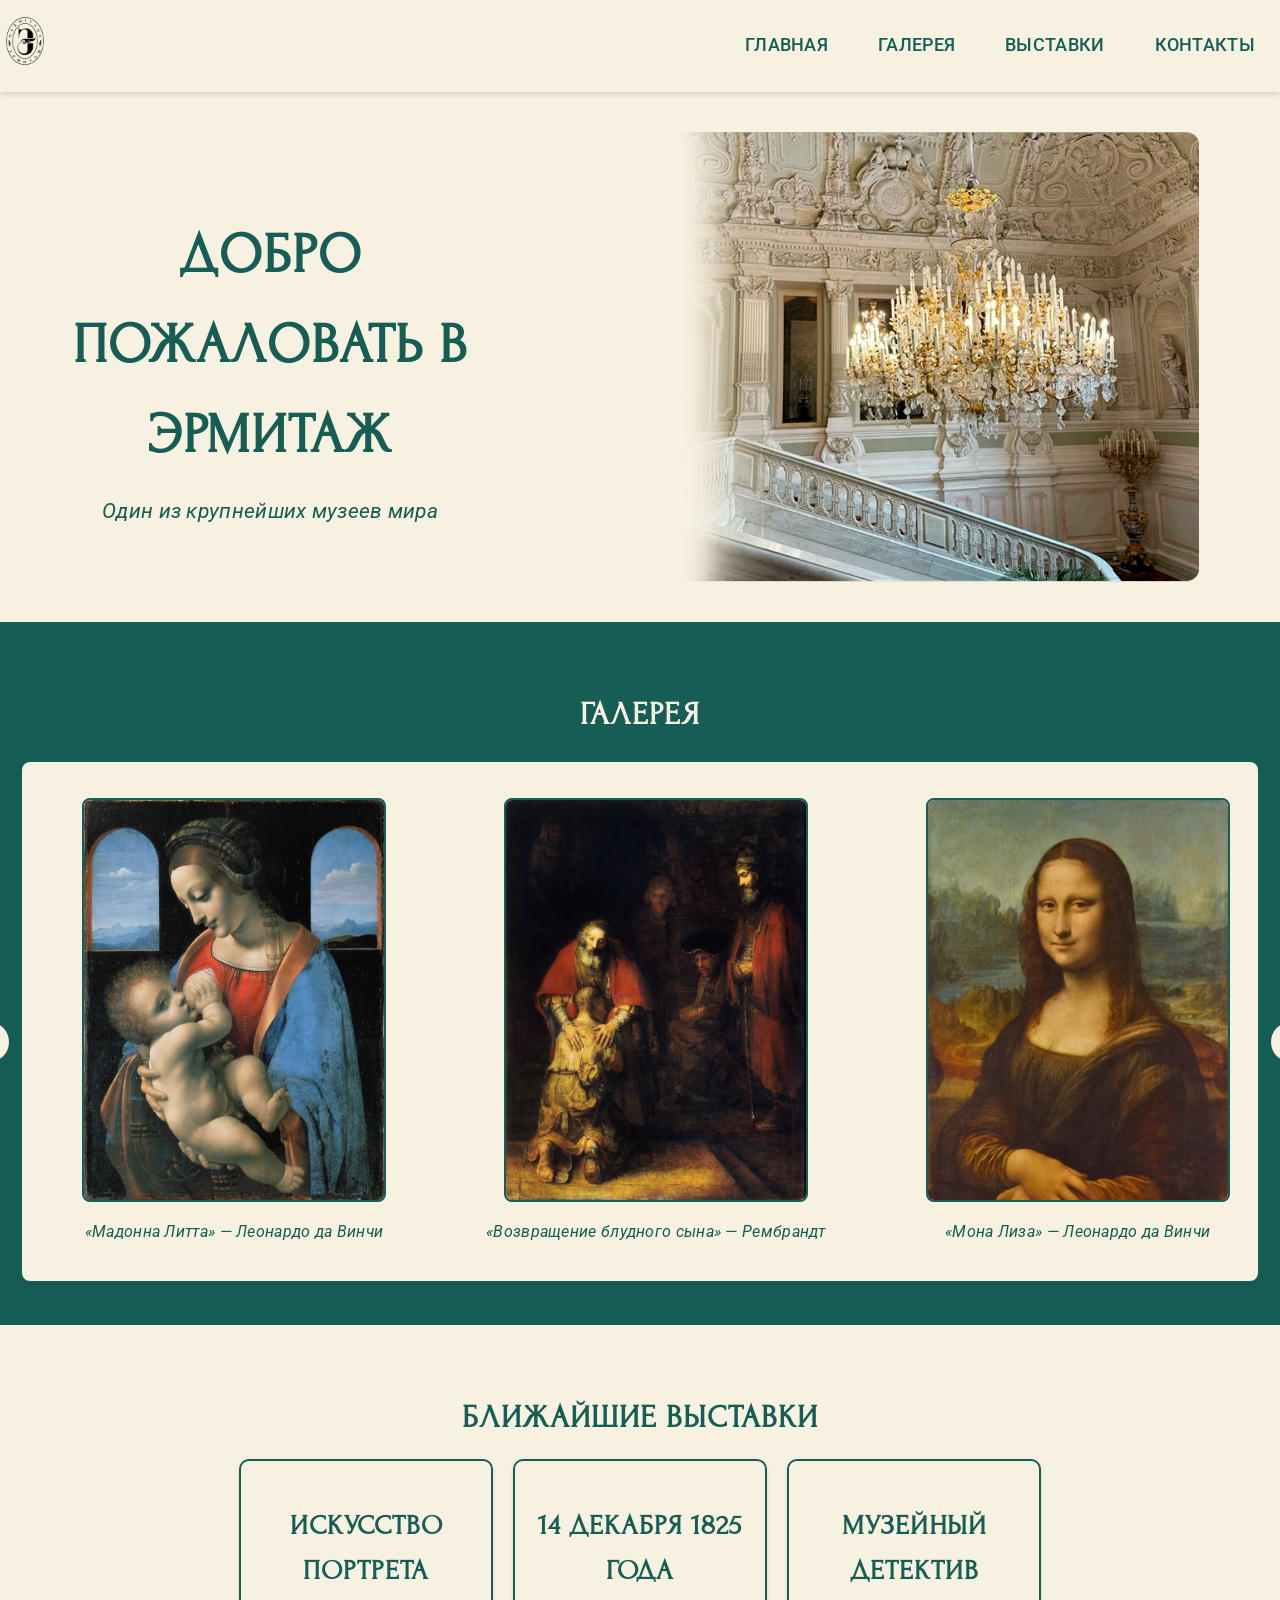
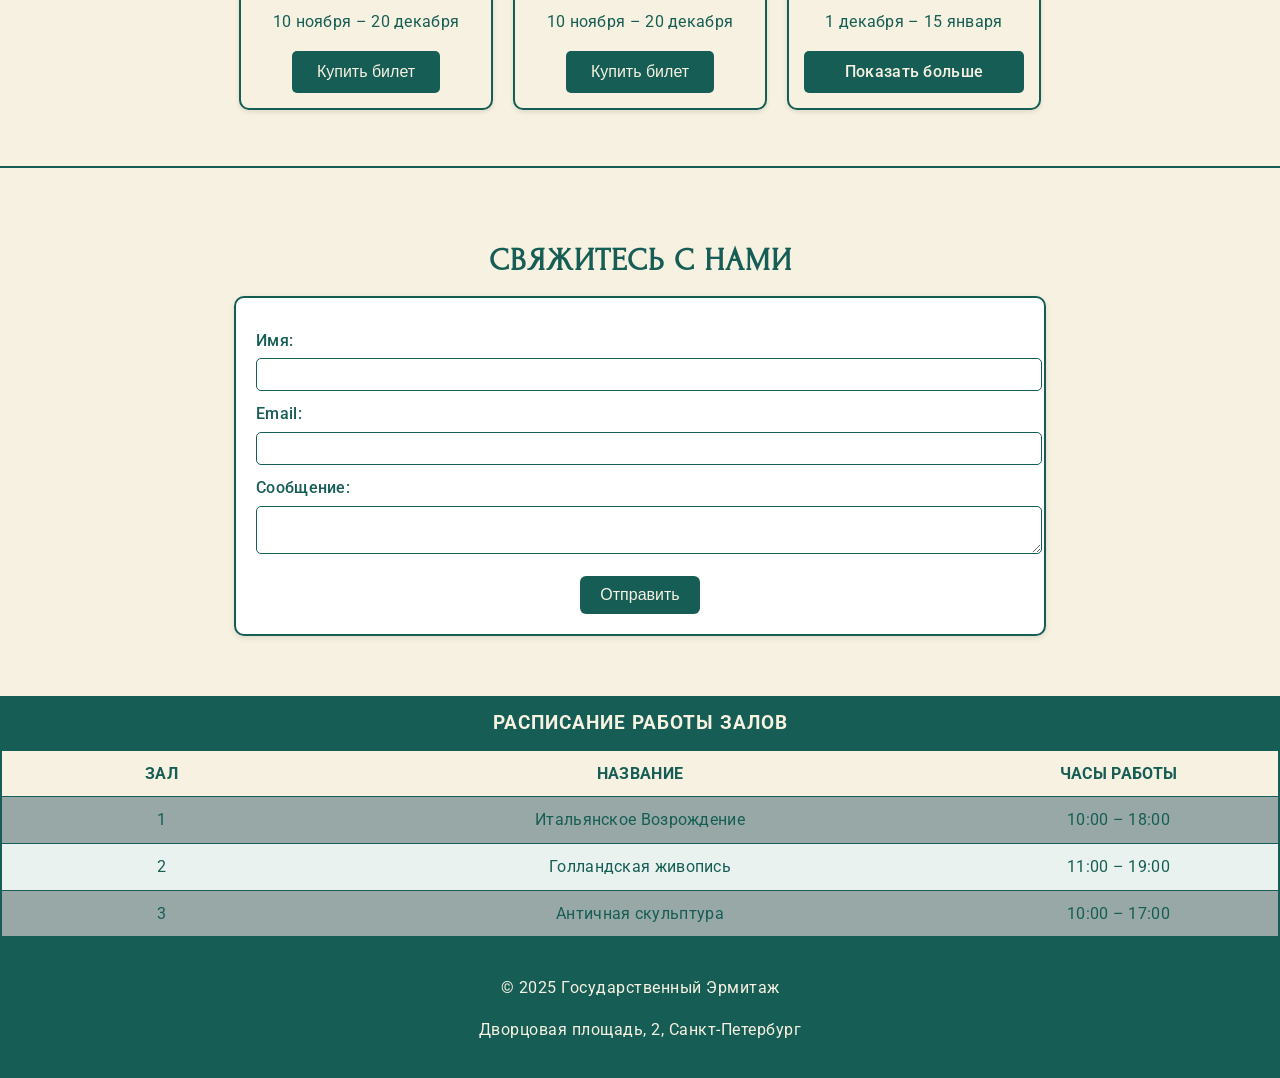
==== index.html @ 6f4588be "lab-3" ====
<!DOCTYPE html>
<html lang="ru">

<head>
    <meta charset="UTF-8">
    <meta name="viewport" content="width=device-width, initial-scale=1.0">
    <title>Эрмитаж</title>
    <link rel="stylesheet" href="style.css">
</head>

<body>
    <header class="header">
        <div class="wrapper header__wrapper">
            <div class="logo">
                <img src="img/logo.png" alt="Логотип Эрмитажа">
            </div>
            <nav class="nav">
                <ul class="nav__list">
                    <li class="nav__item"><a href="index.html" class="nav__link">Главная</a></li>
                    <li class="nav__item"><a href="#gallery" class="nav__link">Галерея</a></li>
                    <li class="nav__item"><a href="#exhibitions" class="nav__link">Выставки</a></li>
                    <li class="nav__item"><a href="#contacts" class="nav__link">Контакты</a></li>
                </ul>
            </nav>
        </div>
    </header>

    <main class="main">
        <section class="welcome" id="welcome">
            <div class="wrapper welcome__wrapper">
                <div class="welcome__content">
                    <h1 class="welcome__title">Добро пожаловать в <strong>Эрмитаж</strong></h1>
                    <p class="welcome__subtitle"><em>Один из крупнейших музеев мира</em></p>
                </div>
                <div class="welcome__img">
                    <img src="img/welcome_img.png" alt="Эрмитаж">
                </div>
            </div>
        </section>

        <section class="gallery" id="gallery">
            <div class="wrapper">
                <h2 class="gallery__title">Галерея</h2>
                <div class="gallery__slider slider">
                    <button class="slider__btn slider__btn--prev">&lt;</button>
                    <div class="slider__track">
                        <figure class="slider__item">
                            <img src="img/madonna.jpg" alt="Мадонна Литта">
                            <figcaption class="slider__caption">«Мадонна Литта» — Леонардо да Винчи</figcaption>
                        </figure>

                        <figure class="slider__item">
                            <img src="img/rembrandt.jpg" alt="Возвращение блудного сына">
                            <figcaption class="slider__caption">«Возвращение блудного сына» — Рембрандт</figcaption>
                        </figure>

                        <figure class="slider__item">
                            <img src="img/mona-lisa.png" alt="Мона Лиза">
                            <figcaption class="slider__caption">«Мона Лиза» — Леонардо да Винчи</figcaption>
                        </figure>

                        <figure class="slider__item">
                            <img src="img/dama.jpg" alt="Дама с горностаем">
                            <figcaption class="slider__caption">«Дама с горностаем» — Леонардо да Винчи</figcaption>
                        </figure>
                    </div>
                    <button class="slider__btn slider__btn--next">&gt;</button>
                </div>
            </div>
        </section>


        <section class="exhibitions" id="exhibitions">
            <div class="wrapper">
                <h2 class="exhibitions__title">Ближайшие выставки</h2>

                <ul class="exhibitions__list">
                    <li class="exhibitions__item">
                        <h3 class="exhibitions__name">Искусство портрета</h3>
                        <p class="exhibitions__date">10 ноября – 20 декабря</p>
                        <button class="exhibitions__btn exhibitions__btn--modal">Купить билет</button>
                    </li>
                    <li class="exhibitions__item">
                        <h3 class="exhibitions__name">14 декабря 1825 года</h3>
                        <p class="exhibitions__date">10 ноября – 20 декабря</p>
                        <button class="exhibitions__btn exhibitions__btn--modal">Купить билет</button>
                    </li>
                    <li class="exhibitions__item">
                        <h3 class="exhibitions__name">Музейный детектив</h3>
                        <p class="exhibitions__date">1 декабря – 15 января</p>
                        <a href="all-exhibitions.html" class="exhibitions__show-more">Показать больше</a>
                    </li>
                </ul>
            </div>
        </section>

        <section class="contacts" id="contacts">
            <div class="wrapper">
                <h2 class="contacts__title">Свяжитесь с нами</h2>
                <form class="contacts__form">
                    <label class="contacts__label">Имя: <input type="text" name="name"></label>
                    <label class="contacts__label">Email: <input type="email" name="email"></label>
                    <label class="contacts__label">Сообщение: <textarea name="message"></textarea></label>
                    <button type="submit" class="contacts__btn">Отправить</button>
                </form>
            </div>
        </section>

        <section class="schedule">
            <div class="wrapper">
                <table class="schedule__table">
                    <thead>
                        <tr class="schedule__caption">
                            <th colspan="3">Расписание работы залов</th>
                        </tr>
                        <tr class="column-headers">
                            <th>Зал</th>
                            <th>Название</th>
                            <th>Часы работы</th>
                        </tr>
                    </thead>
                    <tbody>
                        <tr>
                            <td>1</td>
                            <td>Итальянское Возрождение</td>
                            <td>10:00 – 18:00</td>
                        </tr>
                        <tr>
                            <td>2</td>
                            <td>Голландская живопись</td>
                            <td>11:00 – 19:00</td>
                        </tr>
                        <tr>
                            <td>3</td>
                            <td>Античная скульптура</td>
                            <td>10:00 – 17:00</td>
                        </tr>
                    </tbody>
                </table>
            </div>
        </section>
    </main>

    <footer class="footer">
        <div class="wrapper">
            <p class="footer__text">© 2025 Государственный Эрмитаж</p>
            <p class="footer__text">Дворцовая площадь, 2, Санкт-Петербург</p>
        </div>
    </footer>
</body>

</html>
---- style.css ----
@import url('https://fonts.googleapis.com/css2?family=Forum&family=Roboto:wght@300;400;500&display=swap');

body {
    margin: 0;
    padding: 0;
    background-color: #F7F1E1;
    color: #165E55;
    font-family: 'Roboto', sans-serif;
    line-height: 1.6;
    letter-spacing: 0.3px;
}
 

h1, h2, h3, h4, h5 {
    font-family: 'Forum', serif;
    color: #165E55;
    text-align: center;
    text-transform: uppercase;
    letter-spacing: 1px;
    margin-bottom: 10px;
}

h1 {
    font-size: 2.5rem;
}

h2 {
    font-size: 2rem;
}

h3 {
    font-size: 1.75rem;
}

h4 {
    font-size: 1.5rem;
}

h5 {
    font-size: 1.25rem;
}

p {
    text-align: center;
    font-size: 1rem;
} 

.wrapper {
    max-width: 1200px;
    margin: auto;
}

.header {
    background-color: #F7F1E1;
    padding: 15px 0 17px 0;
    box-shadow: 0 2px 6px rgba(0, 0, 0, 0.15);
    position: sticky;
    top: 0;
    z-index: 1;
}

.header__wrapper {
    display: flex;
    align-items: center;
    justify-content: space-between;
}

.logo img {
    width: 50px;   
    height: auto;  
}

.nav__list {
    display: flex;
} 

.nav__item {
    list-style: none;
    padding: 0 10px;
    margin: 0 15px;
}

.nav__link {
    text-decoration: none;
    color: #165E55;
    font-weight: 500;
    font-size: 1.1rem;
    text-transform: uppercase;
    transition: color 0.3s;
}

.nav__link:hover {
    color: #C2E5DD;
}

.welcome {
    padding: 40px 20px;
    background-color: #F7F1E1;
    box-shadow: 0 2px 8px rgba(0, 0, 0, 0.15); 

}

.welcome__wrapper {
    display: flex;
    align-items: center;
    justify-content: space-between;
   
}

.welcome__content {
    display: flex;
    flex-direction: column; 
    max-width: 500px; 
}

.welcome__title {
    margin-bottom: 15px; 
}

.welcome__subtitle {
    font-size: 1.3rem;
    margin-top: 0; 
}

.welcome__img {
    width: 600px;
    height: 450px;
}

.welcome__img img {
    max-width: 100%; 
    max-height: 100%;    
}

.gallery {
    background-color: #165E55;
    padding: 40px 0;
}

.gallery__title {
    color: #F7F1E1;
    margin-bottom: 20px;
}

.gallery__slider {
    position: relative;
    width: 80%;
    margin: 0 auto;
    padding: 10px;
    border: 2px solid #165E55;
    border-radius: 10px;
    background-color: #F7F1E1;
    box-shadow: 0 2px 6px rgba(0, 0, 0, 0.1);
}

.slider__track {
    display: flex;
    overflow-x: auto; 
    gap: 20px;
    padding: 10px;
}

.slider__item {
    flex: 0 0 auto;
    text-align: center;
}

.slider__item img {
    border-radius: 8px;
    border: 2px solid #165E55;
    width: 230px;
    height: 300px;
    transition: transform 0.3s;
}

.slider__item img:hover {
    transform: scale(1.05);
}

.slider__caption {
    margin-top: 10px;
    text-align: center;
    font-style: italic;
}

.slider__btn {
    background-color: #F7F1E1;
    color: #165E55;
    border: 2px solid #165E55;
    padding: 8px 12px;
    font-size: 1.2rem;
    cursor: pointer;
    position: absolute;
    top: 50%;
    border-radius: 50%;
    transition: background-color 0.3s;
}

.slider__btn--prev { left: -50px; }
.slider__btn--next { right: -50px; }

.slider__btn:hover {
    background-color: #0f4039;
    color: #F7F1E1;
}

.exhibitions {
    padding: 40px 0;
    background-color: #F7F1E1;
    border-top: 2px solid #165E55;
}

.exhibitions__list {
    list-style: none;
    padding: 0;
    display: flex;
    justify-content: center;
    gap: 20px;
}


.exhibitions__item {
    background-color: #F7F1E1;
    border: 2px solid #165E55;
    border-radius: 10px;
    padding: 15px;
    width: 220px;
    box-shadow: 0 2px 5px rgba(0, 0, 0, 0.1);
}

.exhibitions__btn,
.exhibitions__show-more {
    display: block;
    margin: 10px auto 0;
    padding: 8px 15px;
    border: none;
    background-color: #165E55;
    color: #F7F1E1;
    text-decoration: none;
    border-radius: 5px;
    font-weight: 500;
    transition: background-color 0.3s;
    text-align: center;
}

.exhibitions__btn:hover,
.exhibitions__show-more:hover {
    background-color: #0f4039;
}

.contacts {
    padding: 40px 0;
    background-color: #F7F1E1;
    border-top: 2px solid #165E55;
}

.contacts__form {
    width: 60%;
    margin: 0 auto;
    background-color: #ffffff;
    padding: 20px;
    border: 2px solid #165E55;
    border-radius: 10px;
    box-shadow: 0 2px 6px rgba(0, 0, 0, 0.1);
}

.contacts__label {
    display: block;
    margin: 10px 0;
    color: #165E55;
    font-weight: 500;
}

.contacts__label input,
.contacts__label textarea {
    width: 100%;
    padding: 8px;
    margin-top: 5px;
    border: 1px solid #165E55;
    border-radius: 5px;
    font-family: 'Roboto', sans-serif;
}

.contacts__btn {
    display: block;
    margin: 15px auto 0;
    background-color: #165E55;
    color: #F7F1E1;
    padding: 10px 20px;
    border: none;
    border-radius: 6px;
    font-size: 1rem;
    cursor: pointer;
}

.schedule .wrapper {
    overflow-x: auto;
}

.schedule__table {
    min-width: 500px; 
} 

.contacts__btn:hover {
    background-color: #0f4039;
}

.schedule__table {
    width: 100%;
    margin-top: 20px;
    display: grid;
    grid-template-columns: 1fr 2fr 1fr; 
    border: 2px solid #165E55;
}

.schedule__table thead,
.schedule__table tbody,
.schedule__table tr {
    display: contents;
}

.schedule__table th,
.schedule__table td {
    padding: 10px;
    border-bottom: 1px solid #165E55;
    text-align: center;
}

.schedule__caption th {
    grid-column: 1 / -1;
    background-color: #165E55;
    color: #F7F1E1;
    font-size: 1.2em;
    text-transform: uppercase;
    letter-spacing: 1px;
    border-bottom: 2px solid #165E55;
}

.column-headers {
    background-color: #E9F2EF;
    color: #165E55;
    text-transform: uppercase;
    font-weight: 600;
}

.schedule__table tbody tr:nth-child(odd) td {
    background-color: #98a8a6;
}

.schedule__table tbody tr:nth-child(even) td {
    background-color: #E9F2EF;
}

.footer {
    background-color: #165E55;
    color: #F7F1E1;
    text-align: center;
    padding: 20px 0;
    font-size: 0.9rem;
    letter-spacing: 0.5px;
}

.exhibitions-page__list {
    list-style: none;
    padding: 0;
    margin: 0;
}

.exhibitions-page__item {
    display: flex;
    gap: 30px;
    margin-bottom: 40px;
    padding: 25px;
    background-color: #F7F1E1;
    border-radius: 10px;
    box-shadow: 0 4px 8px rgba(0, 0, 0, 0.1);
}

.exhibition__image {
    flex: 0 0 300px;
}

.exhibition__image img {
    width: 100%;
    height: 200px;
    object-fit: cover;
    border-radius: 8px;
    border: 2px solid #165E55;
}

.exhibition__content {
    display: flex;
    flex-direction: column;
}

.exhibitions-page__name {
    font-family: 'Forum', serif;
    color: #165E55;
    margin-bottom: 15px;
    font-size: 1.5rem;
    text-align: left;
}
/
.exhibitions-page__description {
    display: flex;
    text-align: left;
    line-height: 1.6;
    margin-bottom: 15px;
    color: #165E55;
}



.exhibitions-page__date {
    text-align: left;
    font-weight: bold;
    color: #165E55;
    margin-bottom: 20px;
    font-style: italic;
}

.exhibitions__btn {
    background-color: #165E55;
    color: #F7F1E1;
    border: none;
    padding: 12px 25px;
    border-radius: 5px;
    font-size: 1rem;
    cursor: pointer;
    transition: background-color 0.3s;
    align-self: flex-start;
}

.exhibitions__btn:hover {
    background-color: #0f4039;
}

.modal {
    position: fixed;
    top: 0;
    width: 100%;
    height: 100%;
    background: rgba(0,0,0,0.5);
    display: flex;
    justify-content: center;
    align-items: center;
}

.modal--hidden {
    display: none;
}

.modal__content {
    background-color: #F7F1E1;
    border-radius: 10px;
    padding: 30px;
    max-width: 90%;
    box-shadow: 0 3px 10px rgba(0,0,0,0.2);
}

.modal__close {
    display: flex;
    justify-content: flex-end;
    cursor: pointer;
    font-size: 1.2rem;
    color: #165E55;
}

.modal__body {
    display: flex;
    gap: 30px;
    align-items: center;
}

.modal__image img {
    max-width: 400px; 
    border-radius: 10px;
    border: 2px solid #165E55;
}

.modal__title {
    font-family: 'Forum', serif;
    color: #165E55;
    text-align: center;
    margin-bottom: 20px;
    font-size: 1.5rem;
}

.modal__label {
    display: flex;
    flex-direction: column;
    gap: 5px;
    font-weight: 500;
}

.modal__label input {
    padding: 10px;
    border: 2px solid #165E55;
    border-radius: 5px;
    background-color: white;
    font-size: 1rem;
}

.modal__submit {
    background-color: #165E55;
    color: #F7F1E1;
    border: none;
    padding: 12px 20px;
    border-radius: 5px;
    font-size: 1.1rem;
    cursor: pointer;
    transition: background-color 0.3s;
    margin-top: 10px;
}

.modal__submit:hover {
    background-color: #0f4039;
}



@media (max-width: 420px) {
    body {
        font-size: 0.9rem;
        line-height: 1.4;
    }

    .wrapper {
        max-width: 300px;
        margin: auto;
    }

    .header__wrapper {
       justify-content: space-around;
        align-items: center;
        gap: 10px;
    }

    .nav__list {
        flex-direction: column;
        align-items: center;
        gap: 7px;
    }

    .nav__link {
        font-size: 0.7rem;
    }

    .logo img {
        width: 40px;
    }

    .welcome {
        padding: 25px 10px;
    }

    .welcome__title {
        font-size: 1.6rem;
        margin-bottom: 10px;
    }

    .welcome__subtitle {
        font-size: 1rem;
    }

    .exhibitions-page__title {
        font-size: 1.5rem;
        text-align: center;
    }

    .exhibitions-page__item {
        flex-direction: column;
        align-items: center;
        gap: 10px;
        padding: 10px;
    }

    .exhibition__image img {
        width: 90%;
        height: auto;
        border-radius: 10px;
    }

    .exhibitions-page__name {
        font-size: 1.2rem;
    }

    .exhibitions-page__description {
        flex-direction: column;
        font-size: 0.9rem;
        line-height: 1.4;
        text-align: justify;
    }

    .exhibitions-page__date {
        font-size: 0.85rem;
    }

    .exhibitions__btn {
        width: 100%;
        padding: 10px;
        font-size: 0.9rem;
    }

    .gallery__slider {
        width: 100%;
        padding: 5px;
    }

    .slider__item img {
        width: 180px;
        height: 240px;
    }

    .slider__caption {
        font-size: 0.9rem;
    }

    .slider__btn {
        display: none; 
    }

    .exhibitions__list {
        flex-direction: column;
        align-items: center;
        gap: 15px;
    }

    .exhibitions__item {
        width: 90%;
        padding: 10px;
    }

    .exhibitions__name {
        font-size: 1.2rem;
    }

    .contacts__form {
        width: 90%;
        padding: 15px;
    }

    .contacts__title {
        font-size: 1.5rem;
    }

    .contacts__label {
        font-size: 0.9rem;
    }

    .contacts__label input,
    .contacts__label textarea {
    width: 90%;
    }

    .contacts__btn {
        width: 100%;
        font-size: 1rem;
        padding: 10px;
    }

    .footer {
        font-size: 0.8rem;
        padding: 15px 0;
    }
}

@media (max-width: 768px) {

    .wrapper {
        max-width: 500px;
        margin: auto;
    }

     .header__wrapper {
       justify-content: space-around;
        align-items: center;
        gap: 10px;
    }

    .nav__list {
        flex-direction: column;
        align-items: center;
        gap: 7px;
    }

    .nav__link {
        font-size: 0.7rem;
    }


    .welcome__wrapper {
        flex-direction: column;
        align-items: center;
        text-align: center;
    }

    .welcome__img {
        display: none;
    }

    .exhibitions__list {
        flex-direction: column;
        align-items: center;
        gap: 20px;
    }
   
    .exhibitions-page__description {
        flex-direction: column;
        font-size: 1rem;
        max-width: 90%;
        margin: 0 auto;
    }

    .gallery__slider {
        width: 95%;
    }

    .slider__btn {
        display: none; 
    }
}

@media (min-width: 769px) and (max-width: 1023px) {
    .welcome__img { 
        width: 400px; 
        height: 300px;
    }

    .exhibition__image img {
        width: 350px;
        height: auto;
    }

     .exhibitions-page__description {
        font-size: 1rem;
    }
}

@media (min-width: 1024px) and (max-width: 1920px) {
    .wrapper {
        max-width: 1800px;
    }

    .welcome__title {
        font-size: 3.5rem;
    }

    .gallery__slider {
        width: 95%;
    }

    .gallery__slider img {
        width: 300px;
        height: 400px;
    }

    .exhibitions-page__name {
        font-size: 2rem;
    }

    .exhibitions-page__description {
        font-size: 1.3rem;
        line-height: 1.6;
    }
}


@media (min-width: 2560px) {
    .wrapper {
        max-width: 1800px;
    }

    .welcome__title {
        font-size: 3.5rem;
    }

     .gallery__slider {
        width: 95%;
    }

    .gallery__slider img {
        width: 300px;
        height: 400px;
    }
}

@media (min-width: 2560px) and (max-width: 3440px) {

    .wrapper { 
        max-width: 2000px; 
    }
    
    .welcome__title {
        font-size: 4rem;
    }
    
    .welcome__subtitle {
        font-size: 1.5rem;
    }
    
    .gallery__slider {
        width: 90%;
    }
    
    .gallery__slider img {
        width: 350px;
        height: 450px;
    }   

    .exhibitions-page__description {
        font-size: 1.4rem;
        max-width: 1200px;
    }
}
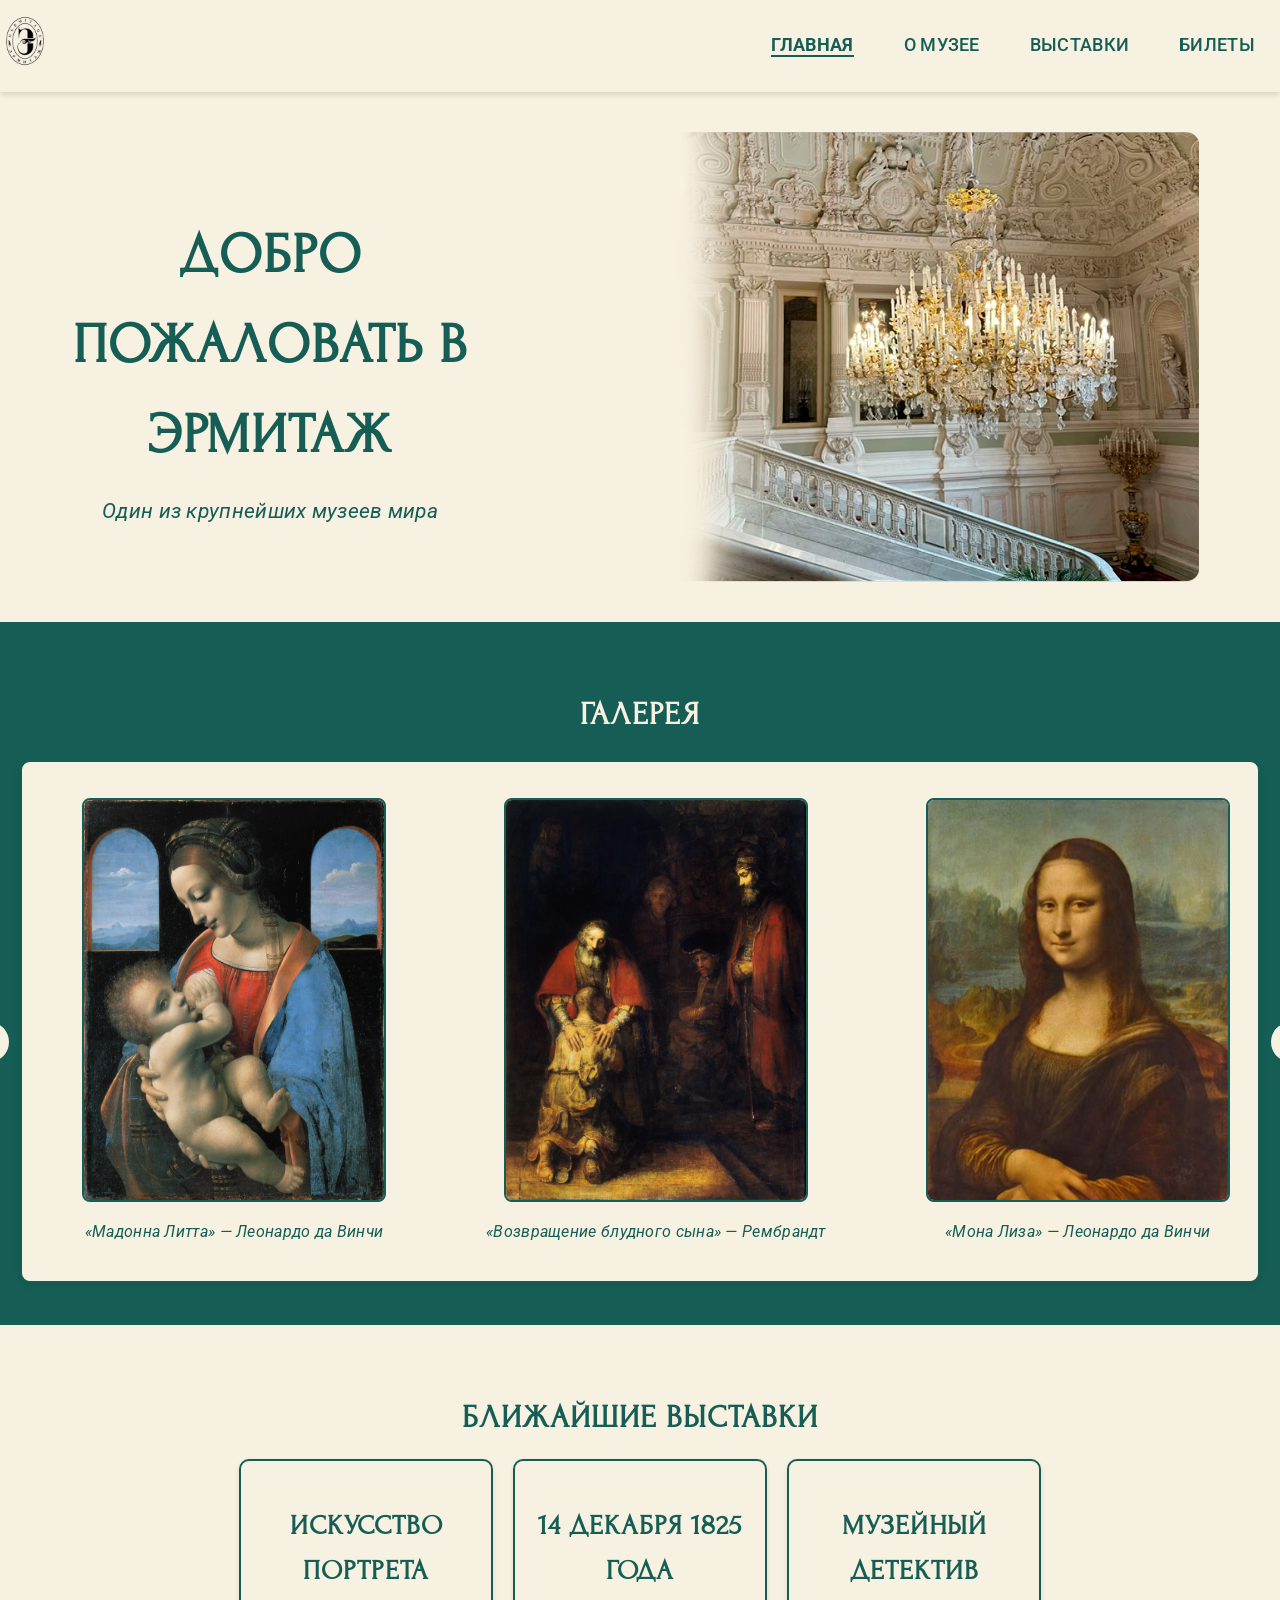
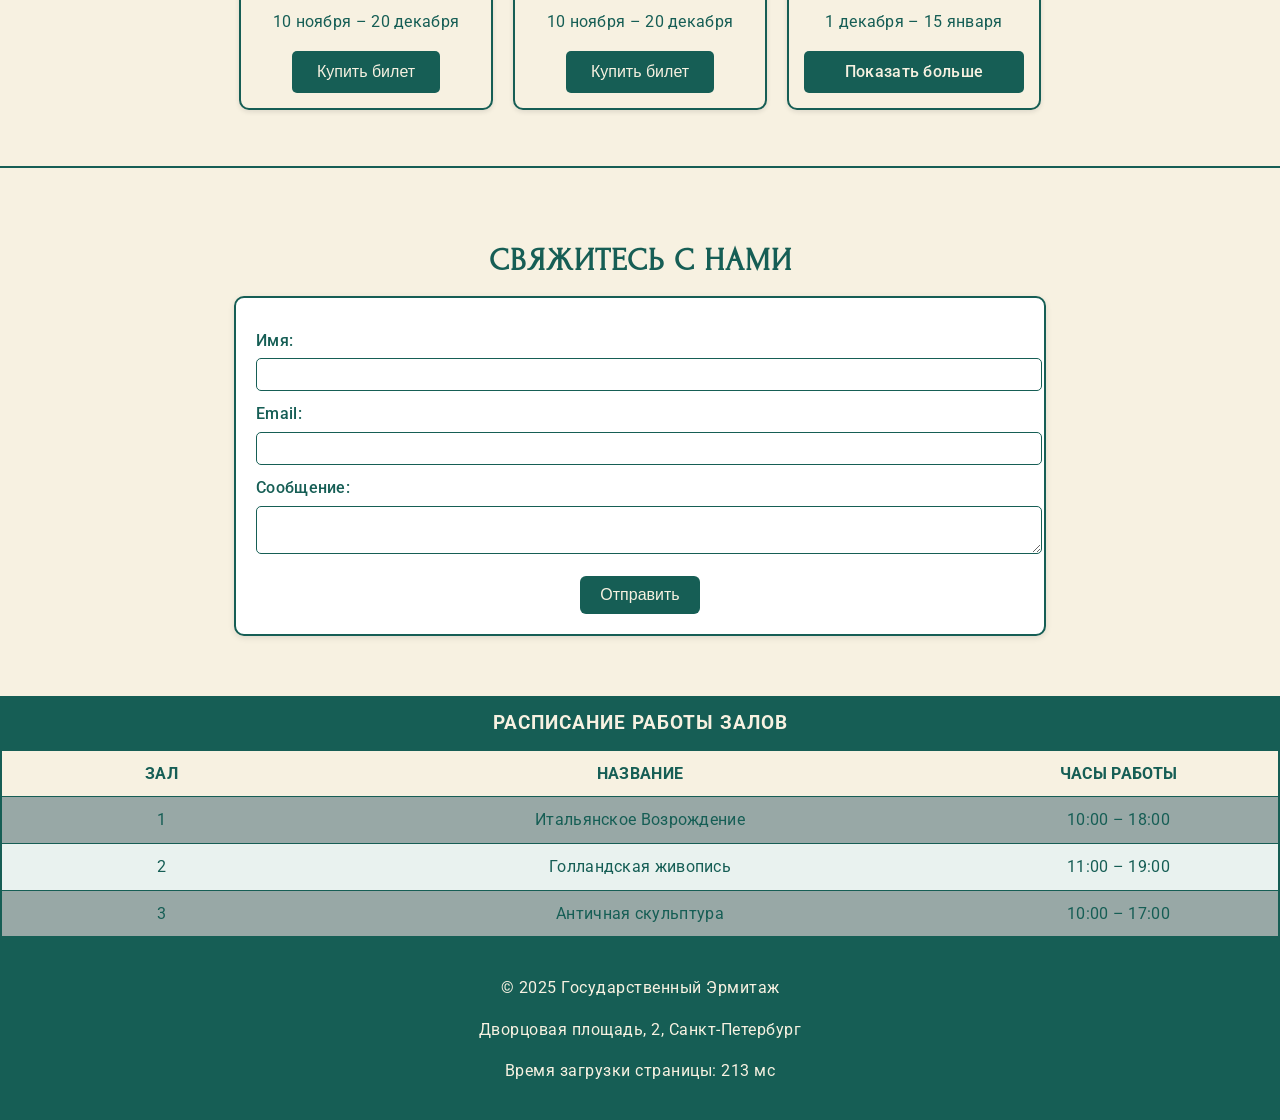
==== commit 28c54206: "lab-4" ====
--- a/index.html
+++ b/index.html
@@ -6,6 +6,7 @@
     <meta name="viewport" content="width=device-width, initial-scale=1.0">
     <title>Эрмитаж</title>
     <link rel="stylesheet" href="style.css">
+    <script src="js/main.js" defer></script>
 </head>
 
 <body>
@@ -17,9 +18,9 @@
             <nav class="nav">
                 <ul class="nav__list">
                     <li class="nav__item"><a href="index.html" class="nav__link">Главная</a></li>
-                    <li class="nav__item"><a href="#gallery" class="nav__link">Галерея</a></li>
-                    <li class="nav__item"><a href="#exhibitions" class="nav__link">Выставки</a></li>
-                    <li class="nav__item"><a href="#contacts" class="nav__link">Контакты</a></li>
+                    <li class="nav__item"><a href="about.html" class="nav__link">О музее</a></li>
+                    <li class="nav__item"><a href="all-exhibitions.html" class="nav__link">Выставки</a></li>
+                    <li class="nav__item"><a href="tickets.html" class="nav__link">Билеты</a></li>
                 </ul>
             </nav>
         </div>
--- a/style.css
+++ b/style.css
@@ -91,6 +91,13 @@
 
 .nav__link:hover {
     color: #C2E5DD;
+    transform: scale(1.08);
+}
+
+.nav a.active {
+    font-weight: 700;
+    border-bottom: 2px solid #165E55;
+    color: #165E55;
 }
 
 .welcome {
@@ -400,7 +407,7 @@
     font-size: 1.5rem;
     text-align: left;
 }
-/
+
 .exhibitions-page__description {
     display: flex;
     text-align: left;
@@ -435,6 +442,52 @@
     background-color: #0f4039;
 }
 
+.tickets {
+    padding: 40px 0;
+    background-color: #F7F1E1;
+    border-top: 2px solid #165E55;
+}
+
+.tickets__form {
+    width: 60%;
+    margin: 0 auto;
+    background-color: #ffffff;
+    padding: 20px;
+    border: 2px solid #165E55;
+    border-radius: 10px;
+    box-shadow: 0 2px 6px rgba(0, 0, 0, 0.1);
+}
+
+.tickets__label {
+    display: block;
+    margin: 10px 0;
+    color: #165E55;
+    font-weight: 500;
+}
+
+.tickets__label input,
+.tickets__label textarea {
+    width: 100%;
+    padding: 8px;
+    margin-top: 5px;
+    border: 1px solid #165E55;
+    border-radius: 5px;
+    font-family: 'Roboto', sans-serif;
+}
+
+.tickets__btn {
+    display: block;
+    margin: 15px auto 0;
+    background-color: #165E55;
+    color: #F7F1E1;
+    padding: 10px 20px;
+    border: none;
+    border-radius: 6px;
+    font-size: 1rem;
+    cursor: pointer;
+}
+
+
 .modal {
     position: fixed;
     top: 0;
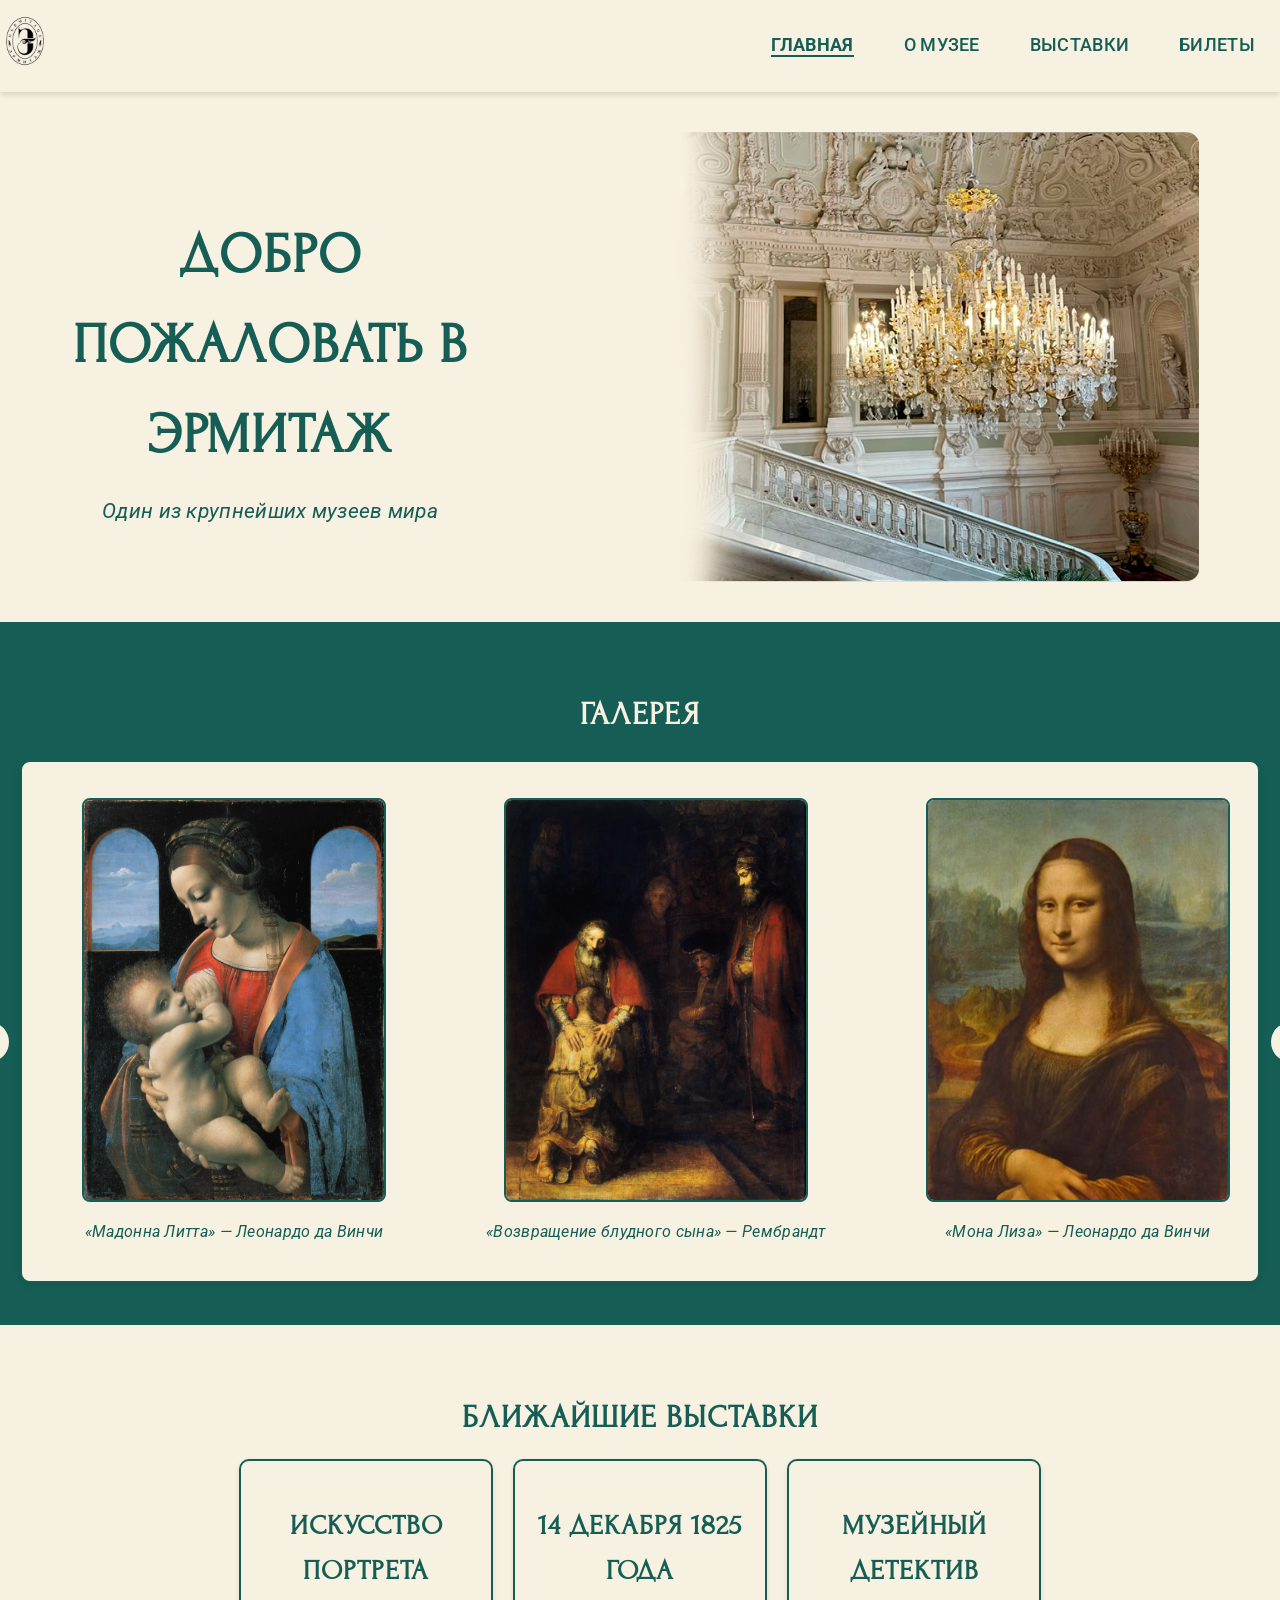
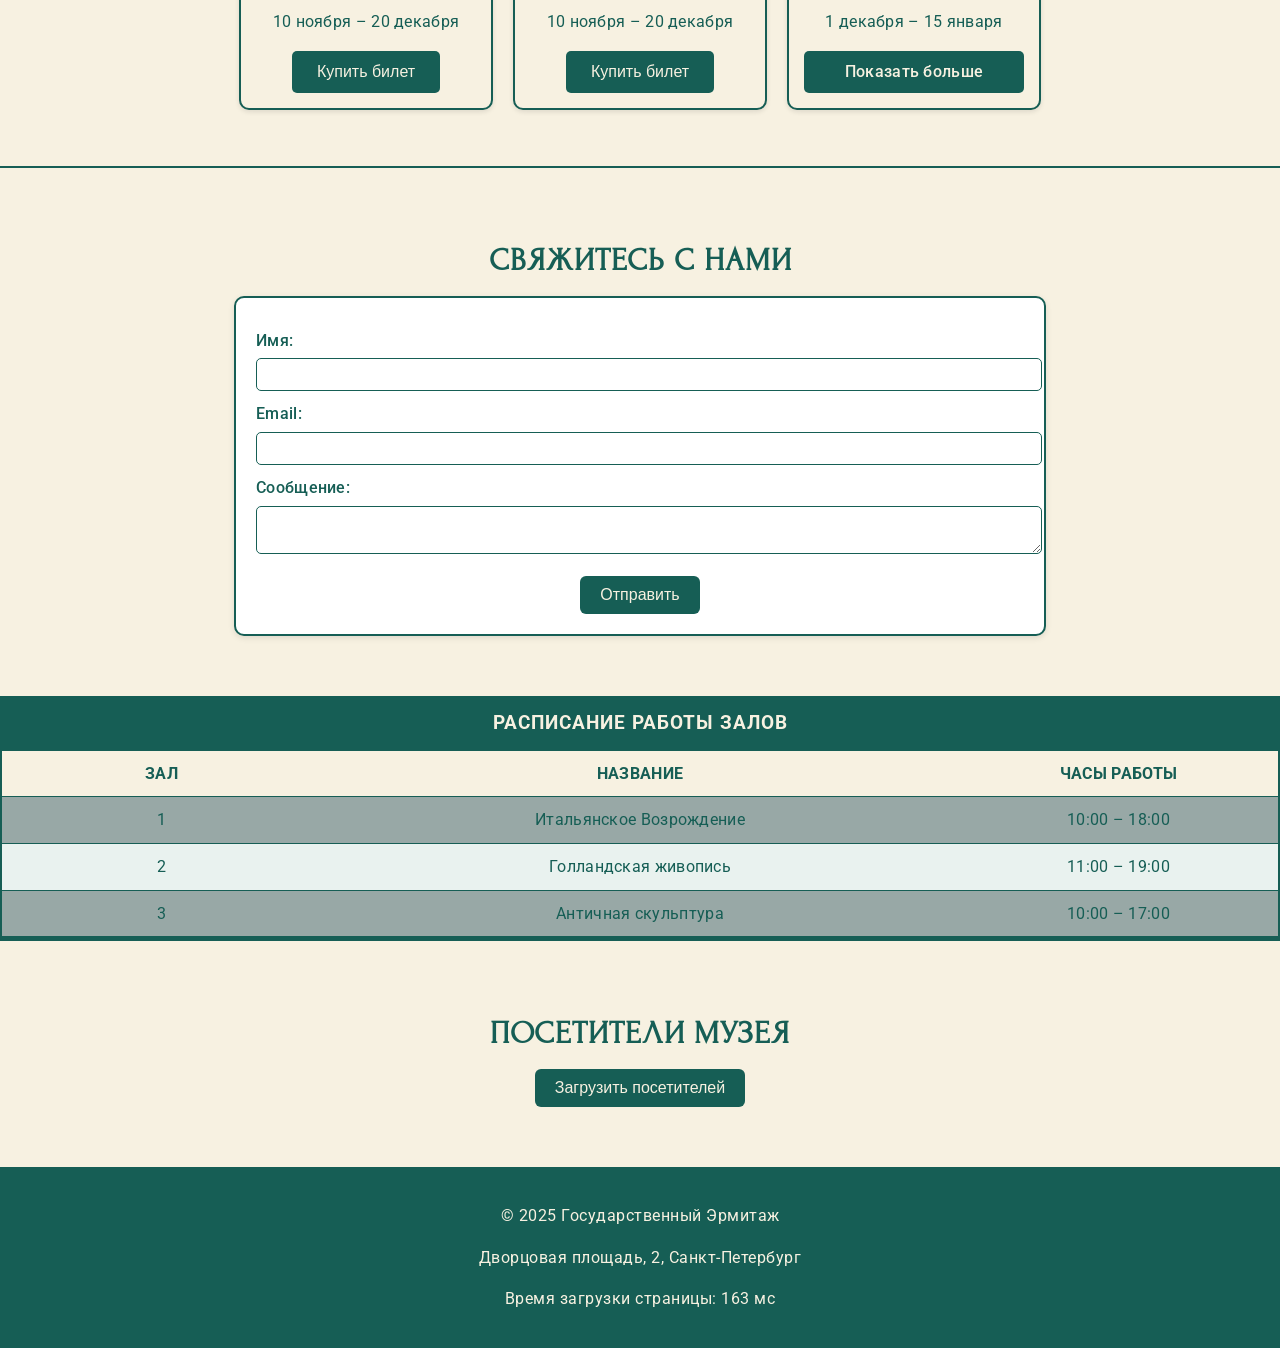
==== commit ab623c48: "lab-6" ====
--- a/index.html
+++ b/index.html
@@ -7,6 +7,7 @@
     <title>Эрмитаж</title>
     <link rel="stylesheet" href="style.css">
     <script src="js/main.js" defer></script>
+    <script src="js/users.js" defer></script>
 </head>
 
 <body>
@@ -139,7 +140,33 @@
                     </tbody>
                 </table>
             </div>
-        </section>
+        </section> 
+
+        <section class="users" id="users">
+    <div class="wrapper">
+        <h2 class="users__title">Посетители музея</h2>
+
+        <button class="users__btn" id="loadUsersBtn">
+            Загрузить посетителей
+        </button>
+
+       <div class="users__loader users__loader--hidden" id="usersLoader"></div>
+
+        <ul class="users__list users__list--hidden" id="usersList"></ul>
+
+        <p class="users__error users__error--hidden" id="usersError"></p>
+
+    </div>
+
+    <template id="userTemplate">
+        <li class="users__item">
+            <h3 class="users__name"></h3>
+            <p class="users__email"></p>
+            <p class="users__city"></p>
+        </li>
+    </template>
+</section>
+
     </main>
 
     <footer class="footer">
--- a/style.css
+++ b/style.css
@@ -358,6 +358,97 @@
     background-color: #E9F2EF;
 }
 
+.users {
+    padding: 40px 0;
+    background-color: #F7F1E1;
+    border-top: 2px solid #165E55;
+}
+
+.users__btn {
+    display: block;
+    margin: 0 auto 20px;
+    padding: 10px 20px;
+    background-color: #165E55;
+    color: #F7F1E1;
+    border: none;
+    border-radius: 6px;
+    font-size: 1rem;
+    cursor: pointer;
+}
+
+.users__btn:hover {
+    background-color: #0f4039;
+}
+
+.users__status {
+    text-align: center;
+    margin-bottom: 20px;
+    font-style: italic;
+}
+
+.users__list {
+    list-style: none;
+    padding: 0;
+    display: flex;
+    justify-content: center;
+    gap: 20px;
+    flex-wrap: wrap;
+}
+
+.users__item {
+    width: 220px;
+    padding: 15px;
+    border: 2px solid #165E55;
+    border-radius: 10px;
+    background-color: #ffffff;
+    box-shadow: 0 2px 5px rgba(0,0,0,0.1);
+}
+
+.users__name {
+    margin-bottom: 10px;
+    font-size: 1.2rem;
+}
+
+.users__email,
+.users__city {
+    font-size: 0.95rem;
+}
+
+.users__loader {
+    width: 60px;
+    height: 60px;
+    margin: 20px auto;
+    border: 6px solid #C2E5DD;
+    border-top: 6px solid #165E55;
+    border-radius: 50%;
+    animation: spin 1s linear infinite;
+}
+
+.users__loader--hidden {
+    display: none;
+}
+
+@keyframes spin {
+    to {
+        transform: rotate(360deg);
+    }
+}
+
+.users__list--hidden {
+    display: none;
+}
+
+.users__error {
+    text-align: center;
+    font-style: italic;
+    color: #8b0000;
+}
+
+.users__error--hidden {
+    display: none;
+}
+
+
 .footer {
     background-color: #165E55;
     color: #F7F1E1;
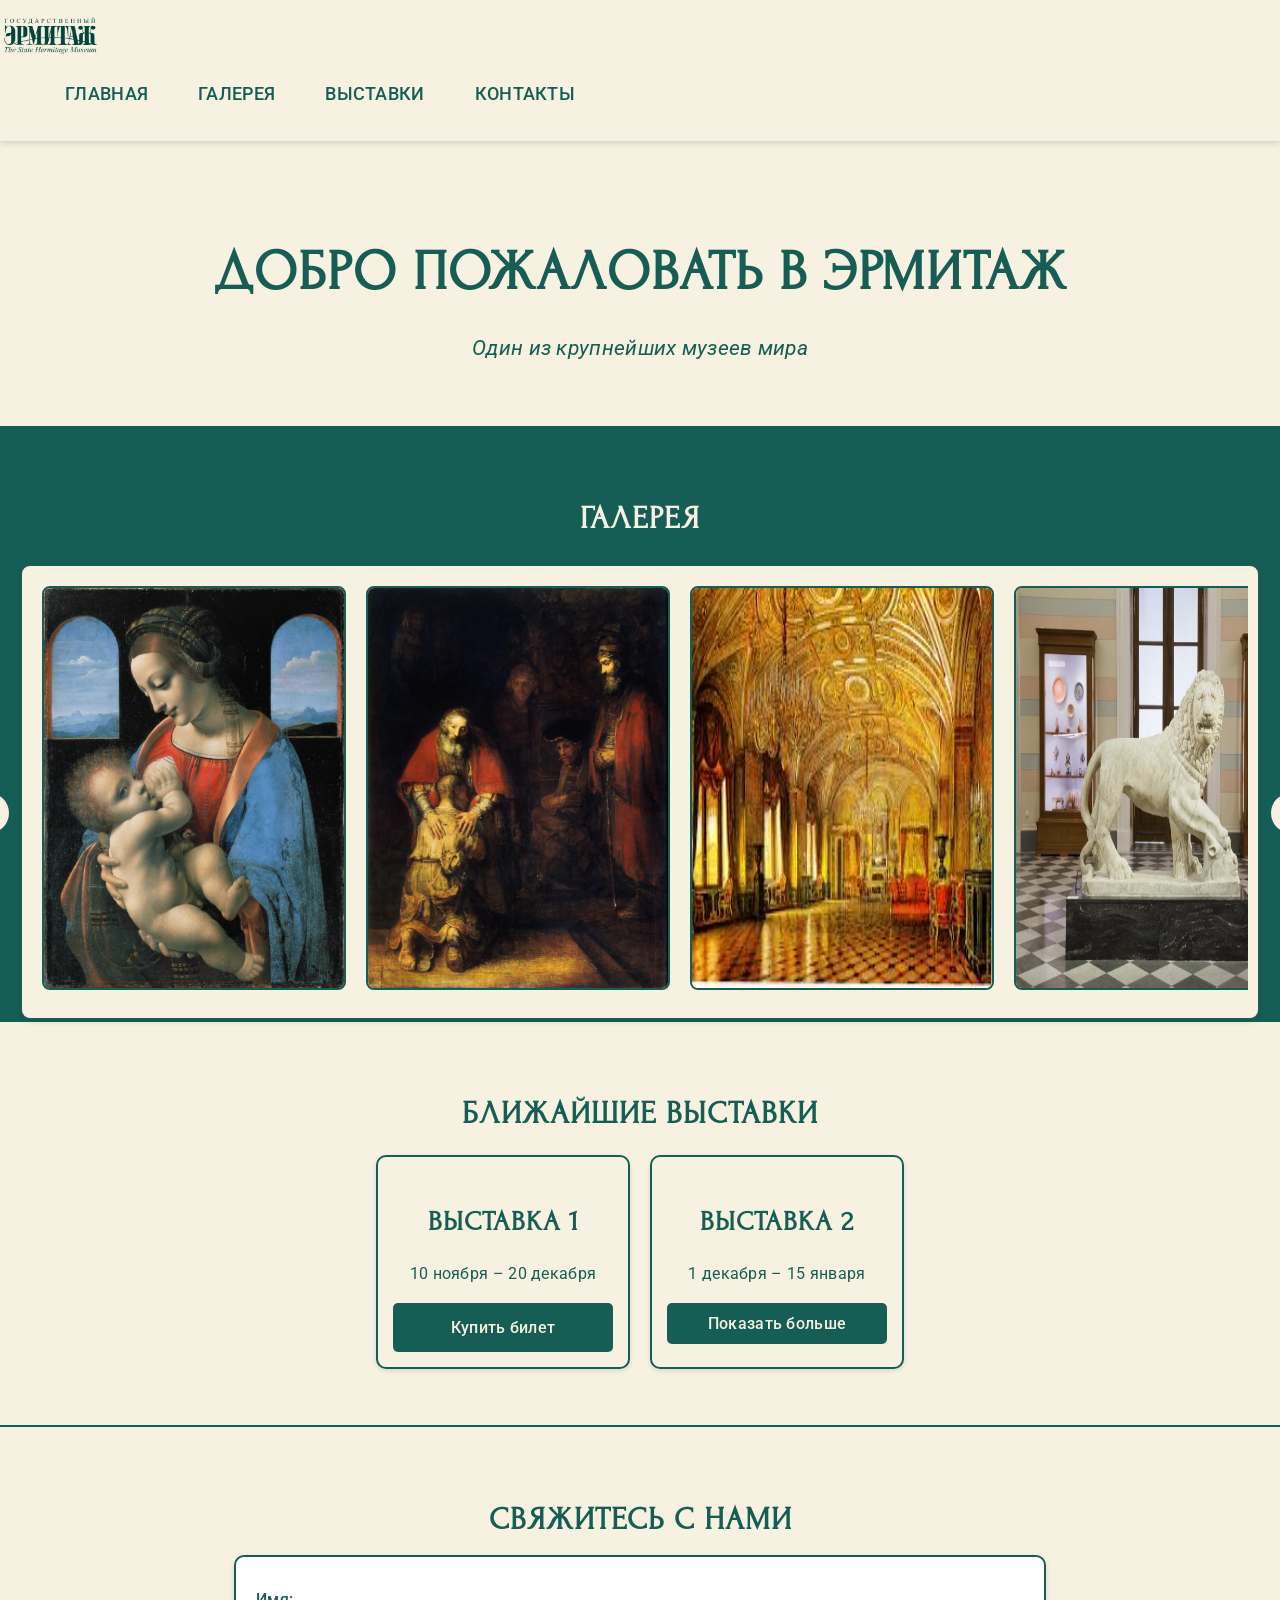
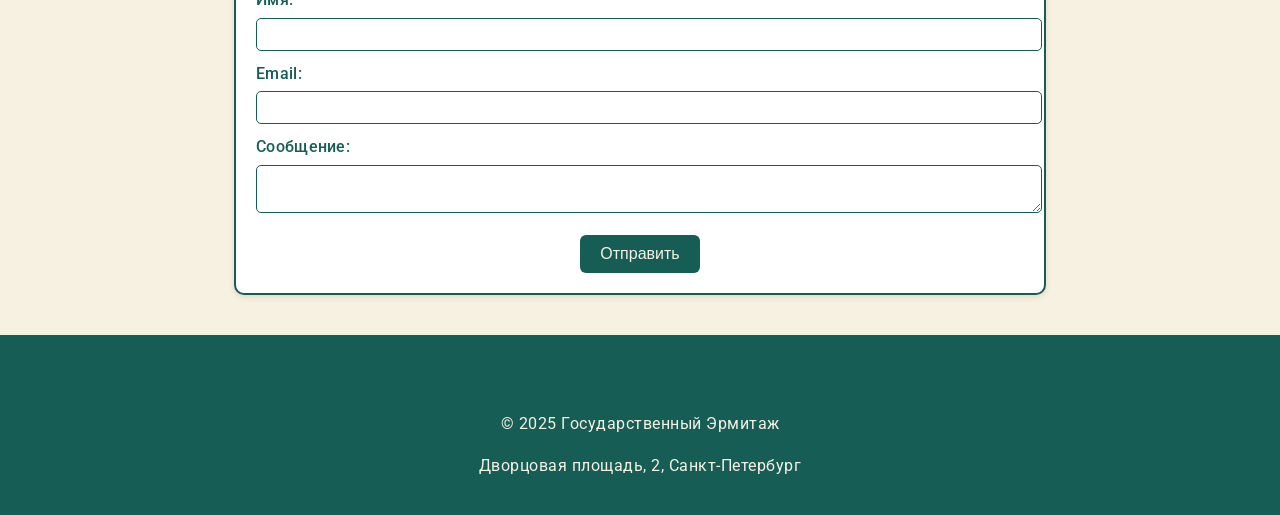
==== commit 23069eed: "Merge pull request #1 from agathaakiriyok/lab-1 lab-1" ====
--- a/index.html
+++ b/index.html
@@ -1,180 +1,75 @@
 <!DOCTYPE html>
 <html lang="ru">
-
 <head>
     <meta charset="UTF-8">
     <meta name="viewport" content="width=device-width, initial-scale=1.0">
     <title>Эрмитаж</title>
     <link rel="stylesheet" href="style.css">
-    <script src="js/main.js" defer></script>
-    <script src="js/users.js" defer></script>
 </head>
-
 <body>
     <header class="header">
-        <div class="wrapper header__wrapper">
-            <div class="logo">
-                <img src="img/logo.png" alt="Логотип Эрмитажа">
-            </div>
-            <nav class="nav">
-                <ul class="nav__list">
-                    <li class="nav__item"><a href="index.html" class="nav__link">Главная</a></li>
-                    <li class="nav__item"><a href="about.html" class="nav__link">О музее</a></li>
-                    <li class="nav__item"><a href="all-exhibitions.html" class="nav__link">Выставки</a></li>
-                    <li class="nav__item"><a href="tickets.html" class="nav__link">Билеты</a></li>
-                </ul>
-            </nav>
-        </div>
+        <div class="header__logo"><img src="img/Hermitage_logo.png" alt="Логотип Эрмитажа" width="100"></div>
+        <nav class="nav">
+            <ul class="nav__list">
+                <li class="nav__item"><a href="index.html" class="nav__link">Главная</a></li>
+                <li class="nav__item"><a href="#gallery" class="nav__link">Галерея</a></li>
+                <li class="nav__item"><a href="#exhibitions" class="nav__link">Выставки</a></li>
+                <li class="nav__item"><a href="#contacts" class="nav__link">Контакты</a></li>
+            </ul>
+        </nav>
     </header>
 
     <main class="main">
         <section class="welcome" id="welcome">
-            <div class="wrapper welcome__wrapper">
-                <div class="welcome__content">
-                    <h1 class="welcome__title">Добро пожаловать в <strong>Эрмитаж</strong></h1>
-                    <p class="welcome__subtitle"><em>Один из крупнейших музеев мира</em></p>
-                </div>
-                <div class="welcome__img">
-                    <img src="img/welcome_img.png" alt="Эрмитаж">
-                </div>
-            </div>
+            <h1 class="welcome__title">Добро пожаловать в <strong>Эрмитаж</strong></h1>
+            <p class="welcome__subtitle"><em>Один из крупнейших музеев мира</em></p>
         </section>
 
-        <section class="gallery" id="gallery">
-            <div class="wrapper">
-                <h2 class="gallery__title">Галерея</h2>
-                <div class="gallery__slider slider">
-                    <button class="slider__btn slider__btn--prev">&lt;</button>
-                    <div class="slider__track">
-                        <figure class="slider__item">
-                            <img src="img/madonna.jpg" alt="Мадонна Литта">
-                            <figcaption class="slider__caption">«Мадонна Литта» — Леонардо да Винчи</figcaption>
-                        </figure>
+       <section class="gallery" id="gallery">
+    <h2 class="gallery__title">Галерея</h2>
 
-                        <figure class="slider__item">
-                            <img src="img/rembrandt.jpg" alt="Возвращение блудного сына">
-                            <figcaption class="slider__caption">«Возвращение блудного сына» — Рембрандт</figcaption>
-                        </figure>
-
-                        <figure class="slider__item">
-                            <img src="img/mona-lisa.png" alt="Мона Лиза">
-                            <figcaption class="slider__caption">«Мона Лиза» — Леонардо да Винчи</figcaption>
-                        </figure>
-
-                        <figure class="slider__item">
-                            <img src="img/dama.jpg" alt="Дама с горностаем">
-                            <figcaption class="slider__caption">«Дама с горностаем» — Леонардо да Винчи</figcaption>
-                        </figure>
-                    </div>
-                    <button class="slider__btn slider__btn--next">&gt;</button>
-                </div>
-            </div>
-        </section>
-
-
-        <section class="exhibitions" id="exhibitions">
-            <div class="wrapper">
-                <h2 class="exhibitions__title">Ближайшие выставки</h2>
-
-                <ul class="exhibitions__list">
-                    <li class="exhibitions__item">
-                        <h3 class="exhibitions__name">Искусство портрета</h3>
-                        <p class="exhibitions__date">10 ноября – 20 декабря</p>
-                        <button class="exhibitions__btn exhibitions__btn--modal">Купить билет</button>
-                    </li>
-                    <li class="exhibitions__item">
-                        <h3 class="exhibitions__name">14 декабря 1825 года</h3>
-                        <p class="exhibitions__date">10 ноября – 20 декабря</p>
-                        <button class="exhibitions__btn exhibitions__btn--modal">Купить билет</button>
-                    </li>
-                    <li class="exhibitions__item">
-                        <h3 class="exhibitions__name">Музейный детектив</h3>
-                        <p class="exhibitions__date">1 декабря – 15 января</p>
-                        <a href="all-exhibitions.html" class="exhibitions__show-more">Показать больше</a>
-                    </li>
-                </ul>
-            </div>
-        </section>
-
-        <section class="contacts" id="contacts">
-            <div class="wrapper">
-                <h2 class="contacts__title">Свяжитесь с нами</h2>
-                <form class="contacts__form">
-                    <label class="contacts__label">Имя: <input type="text" name="name"></label>
-                    <label class="contacts__label">Email: <input type="email" name="email"></label>
-                    <label class="contacts__label">Сообщение: <textarea name="message"></textarea></label>
-                    <button type="submit" class="contacts__btn">Отправить</button>
-                </form>
-            </div>
-        </section>
-
-        <section class="schedule">
-            <div class="wrapper">
-                <table class="schedule__table">
-                    <thead>
-                        <tr class="schedule__caption">
-                            <th colspan="3">Расписание работы залов</th>
-                        </tr>
-                        <tr class="column-headers">
-                            <th>Зал</th>
-                            <th>Название</th>
-                            <th>Часы работы</th>
-                        </tr>
-                    </thead>
-                    <tbody>
-                        <tr>
-                            <td>1</td>
-                            <td>Итальянское Возрождение</td>
-                            <td>10:00 – 18:00</td>
-                        </tr>
-                        <tr>
-                            <td>2</td>
-                            <td>Голландская живопись</td>
-                            <td>11:00 – 19:00</td>
-                        </tr>
-                        <tr>
-                            <td>3</td>
-                            <td>Античная скульптура</td>
-                            <td>10:00 – 17:00</td>
-                        </tr>
-                    </tbody>
-                </table>
-            </div>
-        </section> 
-
-        <section class="users" id="users">
-    <div class="wrapper">
-        <h2 class="users__title">Посетители музея</h2>
-
-        <button class="users__btn" id="loadUsersBtn">
-            Загрузить посетителей
-        </button>
-
-       <div class="users__loader users__loader--hidden" id="usersLoader"></div>
-
-        <ul class="users__list users__list--hidden" id="usersList"></ul>
-
-        <p class="users__error users__error--hidden" id="usersError"></p>
-
+    <!-- Слайдер -->
+    <div class="gallery__slider slider">
+        <button class="slider__btn slider__btn--prev">&lt;</button>
+        <div class="slider__track">
+            <div class="slider__item"><img src="img/madonna.jpg" alt="Мадонна Литта" width="200"></div>
+            <div class="slider__item"><img src="img/rembrandt.jpg" alt="Возвращение блудного сына" width="200"></div>
+            <div class="slider__item"><img src="img/castle.jpeg" alt="Гостинная зимнего дворца" width="200"></div>
+            <div class="slider__item"><img src="img/statue.jpeg" alt="Античная статуя" width="200"></div>
+        </div>
+        <button class="slider__btn slider__btn--next">&gt;</button>
     </div>
 
-    <template id="userTemplate">
-        <li class="users__item">
-            <h3 class="users__name"></h3>
-            <p class="users__email"></p>
-            <p class="users__city"></p>
-        </li>
-    </template>
-</section>
+    <section class="exhibitions" id="exhibitions">
+        <h2 class="exhibitions__title">Ближайшие выставки</h2>
+        <ul class="exhibitions__list">
+            <li class="exhibitions__item">
+                <h3 class="exhibitions__name">Выставка 1</h3>
+                <p class="exhibitions__date">10 ноября – 20 декабря</p>
+                <a href="ticket.html" class="exhibitions__btn">Купить билет</a>
+            </li>
+            <li class="exhibitions__item">
+                <h3 class="exhibitions__name">Выставка 2</h3>
+                <p class="exhibitions__date">1 декабря – 15 января</p>
+                <a href="all-exhibitions.html" class="exhibitions__show-more">Показать больше</a>
+            </li>
+        </ul>
+    </section>
 
+    <section class="contacts" id="contacts">
+        <h2 class="contacts__title">Свяжитесь с нами</h2>
+        <form class="contacts__form">
+            <label class="contacts__label">Имя: <input type="text" name="name"></label>
+            <label class="contacts__label">Email: <input type="email" name="email"></label>
+            <label class="contacts__label">Сообщение: <textarea name="message"></textarea></label>
+            <button type="submit" class="contacts__btn">Отправить</button>
+        </form>
+    </section>
     </main>
 
     <footer class="footer">
-        <div class="wrapper">
-            <p class="footer__text">© 2025 Государственный Эрмитаж</p>
-            <p class="footer__text">Дворцовая площадь, 2, Санкт-Петербург</p>
-        </div>
+        <p class="footer__text">© 2025 Государственный Эрмитаж</p>
+        <p class="footer__text">Дворцовая площадь, 2, Санкт-Петербург</p>
     </footer>
 </body>
-
-</html>+</html>
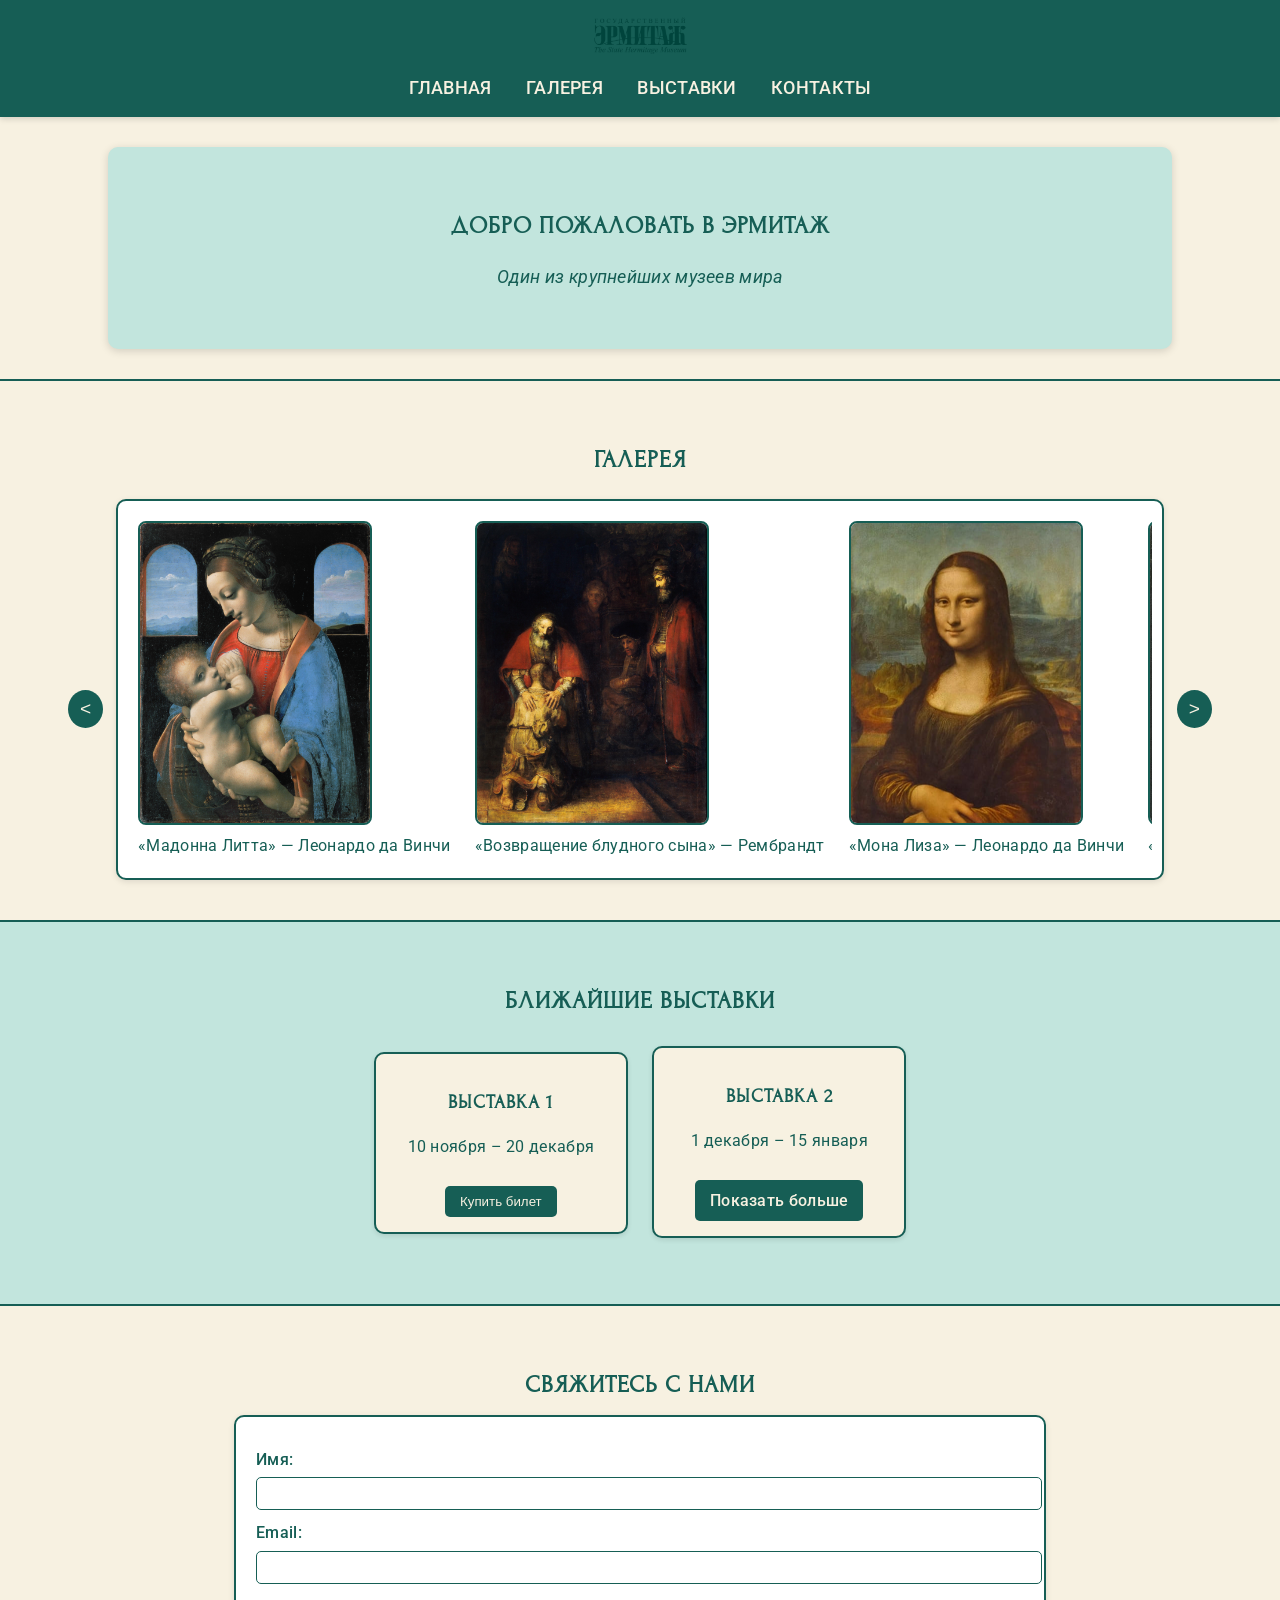
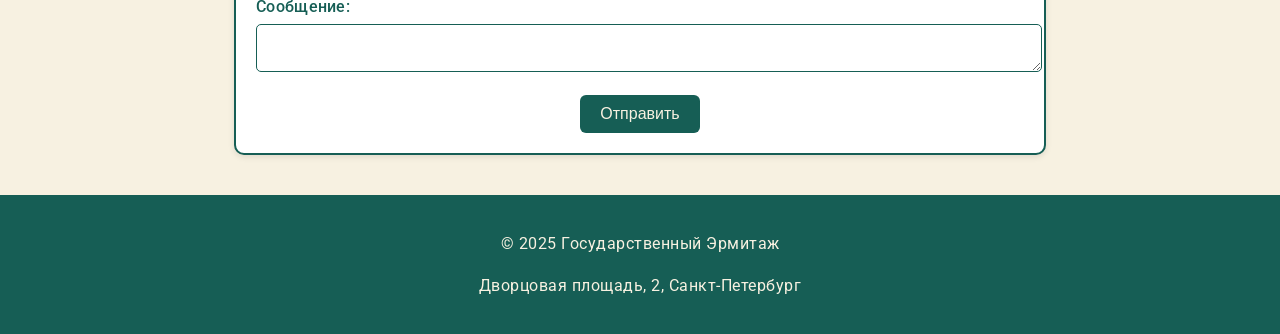
==== commit d44c2747: "Merge pull request #2 from agathaakiriyok/lab-2 lab-2" ====
--- a/index.html
+++ b/index.html
@@ -25,28 +25,42 @@
             <p class="welcome__subtitle"><em>Один из крупнейших музеев мира</em></p>
         </section>
 
-       <section class="gallery" id="gallery">
-    <h2 class="gallery__title">Галерея</h2>
+        <section class="gallery" id="gallery">
+            <h2 class="gallery__title">Галерея</h2>
+            <div class="gallery__slider slider">
 
-    <!-- Слайдер -->
-    <div class="gallery__slider slider">
-        <button class="slider__btn slider__btn--prev">&lt;</button>
-        <div class="slider__track">
-            <div class="slider__item"><img src="img/madonna.jpg" alt="Мадонна Литта" width="200"></div>
-            <div class="slider__item"><img src="img/rembrandt.jpg" alt="Возвращение блудного сына" width="200"></div>
-            <div class="slider__item"><img src="img/castle.jpeg" alt="Гостинная зимнего дворца" width="200"></div>
-            <div class="slider__item"><img src="img/statue.jpeg" alt="Античная статуя" width="200"></div>
-        </div>
-        <button class="slider__btn slider__btn--next">&gt;</button>
-    </div>
+                <button class="slider__btn slider__btn--prev">&lt;</button>
+                <div class="slider__track">
+                    <figure class="slider__item">
+                        <img src="img/madonna.jpg" alt="Мадонна Литта">
+                        <figcaption class="slider__caption">«Мадонна Литта» — Леонардо да Винчи</figcaption>
+                    </figure>
+                    <figure class="slider__item">
+                        <img src="img/rembrandt.jpg" alt="Возвращение блудного сына">
+                        <figcaption class="slider__caption">«Возвращение блудного сына» — Рембрандт</figcaption>
+                    </figure>
+                    <figure class="slider__item">
+                        <img src="img/mona-lisa.png" alt="Мона Лиза">
+                        <figcaption class="slider__caption">«Мона Лиза» — Леонардо да Винчи</figcaption>
+                    </figure>
+                    <figure class="slider__item">
+                        <img src="img/dama.jpg" alt="Дама с горностаем">
+                        <figcaption class="slider__caption">«Дама с горностаем» — Леонардо да Винчи</figcaption>
+                    </figure>
+                </div>
+                <button class="slider__btn slider__btn--next">&gt;</button>
+            </div>
+        </section>
 
+ 
     <section class="exhibitions" id="exhibitions">
         <h2 class="exhibitions__title">Ближайшие выставки</h2>
         <ul class="exhibitions__list">
             <li class="exhibitions__item">
                 <h3 class="exhibitions__name">Выставка 1</h3>
                 <p class="exhibitions__date">10 ноября – 20 декабря</p>
-                <a href="ticket.html" class="exhibitions__btn">Купить билет</a>
+                <button class="exhibitions__btn buy-ticket-btn">Купить билет</button>
+                
             </li>
             <li class="exhibitions__item">
                 <h3 class="exhibitions__name">Выставка 2</h3>
--- a/style.css
+++ b/style.css
@@ -9,7 +9,6 @@
     line-height: 1.6;
     letter-spacing: 0.3px;
 }
- 
 
 h1, h2, h3, h4, h5 {
     font-family: 'Forum', serif;
@@ -20,69 +19,32 @@
     margin-bottom: 10px;
 }
 
-h1 {
-    font-size: 2.5rem;
-}
-
-h2 {
-    font-size: 2rem;
-}
-
-h3 {
-    font-size: 1.75rem;
-}
-
-h4 {
-    font-size: 1.5rem;
-}
-
-h5 {
-    font-size: 1.25rem;
-}
-
 p {
     text-align: center;
     font-size: 1rem;
-} 
-
-.wrapper {
-    max-width: 1200px;
-    margin: auto;
 }
 
 .header {
-    background-color: #F7F1E1;
-    padding: 15px 0 17px 0;
+    background-color: #165E55;
+    padding: 15px 0;
+    text-align: center;
     box-shadow: 0 2px 6px rgba(0, 0, 0, 0.15);
-    position: sticky;
-    top: 0;
-    z-index: 1;
-}
-
-.header__wrapper {
-    display: flex;
-    align-items: center;
-    justify-content: space-between;
-}
-
-.logo img {
-    width: 50px;   
-    height: auto;  
 }
 
 .nav__list {
-    display: flex;
-} 
+    list-style: none;
+    margin: 10px 0 0;
+    padding: 0;
+}
 
 .nav__item {
-    list-style: none;
-    padding: 0 10px;
+    display: inline-block;
     margin: 0 15px;
 }
 
 .nav__link {
     text-decoration: none;
-    color: #165E55;
+    color: #F7F1E1;
     font-weight: 500;
     font-size: 1.1rem;
     text-transform: uppercase;
@@ -91,61 +53,31 @@
 
 .nav__link:hover {
     color: #C2E5DD;
-    transform: scale(1.08);
-}
-
-.nav a.active {
-    font-weight: 700;
-    border-bottom: 2px solid #165E55;
-    color: #165E55;
+    text-decoration: underline;
 }
 
 .welcome {
     padding: 40px 20px;
-    background-color: #F7F1E1;
-    box-shadow: 0 2px 8px rgba(0, 0, 0, 0.15); 
-
-}
-
-.welcome__wrapper {
-    display: flex;
-    align-items: center;
-    justify-content: space-between;
-   
-}
-
-.welcome__content {
-    display: flex;
-    flex-direction: column; 
-    max-width: 500px; 
-}
-
-.welcome__title {
-    margin-bottom: 15px; 
+    background-color: #C2E5DD;
+    color: #165E55;
+    border-radius: 10px;
+    margin: 30px auto;
+    width: 80%;
+    box-shadow: 0 2px 8px rgba(0, 0, 0, 0.15);
 }
 
 .welcome__subtitle {
-    font-size: 1.3rem;
-    margin-top: 0; 
-}
-
-.welcome__img {
-    width: 600px;
-    height: 450px;
-}
-
-.welcome__img img {
-    max-width: 100%; 
-    max-height: 100%;    
+    font-style: italic;
+    font-size: 1.1rem;
 }
 
 .gallery {
-    background-color: #165E55;
+    background-color: #F7F1E1;
     padding: 40px 0;
+    border-top: 2px solid #165E55;
 }
 
 .gallery__title {
-    color: #F7F1E1;
     margin-bottom: 20px;
 }
 
@@ -156,20 +88,18 @@
     padding: 10px;
     border: 2px solid #165E55;
     border-radius: 10px;
-    background-color: #F7F1E1;
+    background-color: #ffffff;
     box-shadow: 0 2px 6px rgba(0, 0, 0, 0.1);
 }
 
 .slider__track {
-    display: flex;
-    overflow-x: auto; 
-    gap: 20px;
-    padding: 10px;
+    white-space: nowrap;
+    overflow: hidden;
 }
 
 .slider__item {
-    flex: 0 0 auto;
-    text-align: center;
+    display: inline-block;
+    margin: 10px;
 }
 
 .slider__item img {
@@ -184,23 +114,16 @@
     transform: scale(1.05);
 }
 
-.slider__caption {
-    margin-top: 10px;
-    text-align: center;
-    font-style: italic;
-}
-
 .slider__btn {
-    background-color: #F7F1E1;
-    color: #165E55;
-    border: 2px solid #165E55;
+    background-color: #165E55;
+    color: #F7F1E1;
+    border: none;
     padding: 8px 12px;
     font-size: 1.2rem;
     cursor: pointer;
     position: absolute;
     top: 50%;
     border-radius: 50%;
-    transition: background-color 0.3s;
 }
 
 .slider__btn--prev { left: -50px; }
@@ -208,37 +131,36 @@
 
 .slider__btn:hover {
     background-color: #0f4039;
-    color: #F7F1E1;
 }
 
 .exhibitions {
     padding: 40px 0;
-    background-color: #F7F1E1;
+    background-color: #C2E5DD;
     border-top: 2px solid #165E55;
 }
 
 .exhibitions__list {
     list-style: none;
     padding: 0;
-    display: flex;
-    justify-content: center;
-    gap: 20px;
+    text-align: center;
 }
 
 
 .exhibitions__item {
+    display: inline-block;
     background-color: #F7F1E1;
     border: 2px solid #165E55;
     border-radius: 10px;
     padding: 15px;
+    margin: 10px;
     width: 220px;
     box-shadow: 0 2px 5px rgba(0, 0, 0, 0.1);
 }
 
 .exhibitions__btn,
 .exhibitions__show-more {
-    display: block;
-    margin: 10px auto 0;
+    display: inline-block;
+    margin-top: 10px;
     padding: 8px 15px;
     border: none;
     background-color: #165E55;
@@ -247,7 +169,6 @@
     border-radius: 5px;
     font-weight: 500;
     transition: background-color 0.3s;
-    text-align: center;
 }
 
 .exhibitions__btn:hover,
@@ -300,154 +221,9 @@
     cursor: pointer;
 }
 
-.schedule .wrapper {
-    overflow-x: auto;
-}
-
-.schedule__table {
-    min-width: 500px; 
-} 
-
 .contacts__btn:hover {
     background-color: #0f4039;
 }
-
-.schedule__table {
-    width: 100%;
-    margin-top: 20px;
-    display: grid;
-    grid-template-columns: 1fr 2fr 1fr; 
-    border: 2px solid #165E55;
-}
-
-.schedule__table thead,
-.schedule__table tbody,
-.schedule__table tr {
-    display: contents;
-}
-
-.schedule__table th,
-.schedule__table td {
-    padding: 10px;
-    border-bottom: 1px solid #165E55;
-    text-align: center;
-}
-
-.schedule__caption th {
-    grid-column: 1 / -1;
-    background-color: #165E55;
-    color: #F7F1E1;
-    font-size: 1.2em;
-    text-transform: uppercase;
-    letter-spacing: 1px;
-    border-bottom: 2px solid #165E55;
-}
-
-.column-headers {
-    background-color: #E9F2EF;
-    color: #165E55;
-    text-transform: uppercase;
-    font-weight: 600;
-}
-
-.schedule__table tbody tr:nth-child(odd) td {
-    background-color: #98a8a6;
-}
-
-.schedule__table tbody tr:nth-child(even) td {
-    background-color: #E9F2EF;
-}
-
-.users {
-    padding: 40px 0;
-    background-color: #F7F1E1;
-    border-top: 2px solid #165E55;
-}
-
-.users__btn {
-    display: block;
-    margin: 0 auto 20px;
-    padding: 10px 20px;
-    background-color: #165E55;
-    color: #F7F1E1;
-    border: none;
-    border-radius: 6px;
-    font-size: 1rem;
-    cursor: pointer;
-}
-
-.users__btn:hover {
-    background-color: #0f4039;
-}
-
-.users__status {
-    text-align: center;
-    margin-bottom: 20px;
-    font-style: italic;
-}
-
-.users__list {
-    list-style: none;
-    padding: 0;
-    display: flex;
-    justify-content: center;
-    gap: 20px;
-    flex-wrap: wrap;
-}
-
-.users__item {
-    width: 220px;
-    padding: 15px;
-    border: 2px solid #165E55;
-    border-radius: 10px;
-    background-color: #ffffff;
-    box-shadow: 0 2px 5px rgba(0,0,0,0.1);
-}
-
-.users__name {
-    margin-bottom: 10px;
-    font-size: 1.2rem;
-}
-
-.users__email,
-.users__city {
-    font-size: 0.95rem;
-}
-
-.users__loader {
-    width: 60px;
-    height: 60px;
-    margin: 20px auto;
-    border: 6px solid #C2E5DD;
-    border-top: 6px solid #165E55;
-    border-radius: 50%;
-    animation: spin 1s linear infinite;
-}
-
-.users__loader--hidden {
-    display: none;
-}
-
-@keyframes spin {
-    to {
-        transform: rotate(360deg);
-    }
-}
-
-.users__list--hidden {
-    display: none;
-}
-
-.users__error {
-    text-align: center;
-    font-style: italic;
-    color: #8b0000;
-}
-
-.users__error--hidden {
-    display: none;
-}
-
 
 .footer {
     background-color: #165E55;
@@ -458,126 +234,35 @@
     letter-spacing: 0.5px;
 }
 
+.exhibitions-page__item {
+    background-color: #F7F1E1;
+    border: 2px solid #165E55;
+    border-radius: 10px;
+    padding: 20px;
+    margin: 15px auto;
+    width: 300px;
+    text-align: center;
+}
+
 .exhibitions-page__list {
     list-style: none;
     padding: 0;
     margin: 0;
 }
 
-.exhibitions-page__item {
-    display: flex;
-    gap: 30px;
-    margin-bottom: 40px;
-    padding: 25px;
-    background-color: #F7F1E1;
-    border-radius: 10px;
-    box-shadow: 0 4px 8px rgba(0, 0, 0, 0.1);
-}
-
-.exhibition__image {
-    flex: 0 0 300px;
-}
-
-.exhibition__image img {
-    width: 100%;
-    height: 200px;
-    object-fit: cover;
-    border-radius: 8px;
-    border: 2px solid #165E55;
-}
-
-.exhibition__content {
-    display: flex;
-    flex-direction: column;
-}
-
-.exhibitions-page__name {
-    font-family: 'Forum', serif;
-    color: #165E55;
-    margin-bottom: 15px;
-    font-size: 1.5rem;
-    text-align: left;
-}
-
-.exhibitions-page__description {
-    display: flex;
-    text-align: left;
-    line-height: 1.6;
-    margin-bottom: 15px;
-    color: #165E55;
-}
-
-
-
-.exhibitions-page__date {
-    text-align: left;
-    font-weight: bold;
-    color: #165E55;
-    margin-bottom: 20px;
-    font-style: italic;
-}
-
-.exhibitions__btn {
-    background-color: #165E55;
-    color: #F7F1E1;
-    border: none;
-    padding: 12px 25px;
+.exhibitions-page__btn {
+    background-color: #165E55;
+    color: #F7F1E1;
+    border: none;
+    padding: 8px 15px;
     border-radius: 5px;
-    font-size: 1rem;
     cursor: pointer;
     transition: background-color 0.3s;
-    align-self: flex-start;
-}
-
-.exhibitions__btn:hover {
-    background-color: #0f4039;
-}
-
-.tickets {
-    padding: 40px 0;
-    background-color: #F7F1E1;
-    border-top: 2px solid #165E55;
-}
-
-.tickets__form {
-    width: 60%;
-    margin: 0 auto;
-    background-color: #ffffff;
-    padding: 20px;
-    border: 2px solid #165E55;
-    border-radius: 10px;
-    box-shadow: 0 2px 6px rgba(0, 0, 0, 0.1);
-}
-
-.tickets__label {
-    display: block;
-    margin: 10px 0;
-    color: #165E55;
-    font-weight: 500;
-}
-
-.tickets__label input,
-.tickets__label textarea {
-    width: 100%;
-    padding: 8px;
-    margin-top: 5px;
-    border: 1px solid #165E55;
-    border-radius: 5px;
-    font-family: 'Roboto', sans-serif;
-}
-
-.tickets__btn {
-    display: block;
-    margin: 15px auto 0;
-    background-color: #165E55;
-    color: #F7F1E1;
-    padding: 10px 20px;
-    border: none;
-    border-radius: 6px;
-    font-size: 1rem;
-    cursor: pointer;
-}
-
+}
+
+.exhibitions-page__btn:hover {
+    background-color: #0f4039;
+}
 
 .modal {
     position: fixed;
@@ -585,9 +270,6 @@
     width: 100%;
     height: 100%;
     background: rgba(0,0,0,0.5);
-    display: flex;
-    justify-content: center;
-    align-items: center;
 }
 
 .modal--hidden {
@@ -597,364 +279,17 @@
 .modal__content {
     background-color: #F7F1E1;
     border-radius: 10px;
-    padding: 30px;
-    max-width: 90%;
+    padding: 20px;
+    width: 300px;
+    margin: 10% auto;
+    border: 2px solid #165E55;
+    text-align: center;
     box-shadow: 0 3px 10px rgba(0,0,0,0.2);
 }
 
 .modal__close {
-    display: flex;
-    justify-content: flex-end;
+    float: right;
     cursor: pointer;
     font-size: 1.2rem;
     color: #165E55;
-}
-
-.modal__body {
-    display: flex;
-    gap: 30px;
-    align-items: center;
-}
-
-.modal__image img {
-    max-width: 400px; 
-    border-radius: 10px;
-    border: 2px solid #165E55;
-}
-
-.modal__title {
-    font-family: 'Forum', serif;
-    color: #165E55;
-    text-align: center;
-    margin-bottom: 20px;
-    font-size: 1.5rem;
-}
-
-.modal__label {
-    display: flex;
-    flex-direction: column;
-    gap: 5px;
-    font-weight: 500;
-}
-
-.modal__label input {
-    padding: 10px;
-    border: 2px solid #165E55;
-    border-radius: 5px;
-    background-color: white;
-    font-size: 1rem;
-}
-
-.modal__submit {
-    background-color: #165E55;
-    color: #F7F1E1;
-    border: none;
-    padding: 12px 20px;
-    border-radius: 5px;
-    font-size: 1.1rem;
-    cursor: pointer;
-    transition: background-color 0.3s;
-    margin-top: 10px;
-}
-
-.modal__submit:hover {
-    background-color: #0f4039;
-}
-
-
-
-@media (max-width: 420px) {
-    body {
-        font-size: 0.9rem;
-        line-height: 1.4;
-    }
-
-    .wrapper {
-        max-width: 300px;
-        margin: auto;
-    }
-
-    .header__wrapper {
-       justify-content: space-around;
-        align-items: center;
-        gap: 10px;
-    }
-
-    .nav__list {
-        flex-direction: column;
-        align-items: center;
-        gap: 7px;
-    }
-
-    .nav__link {
-        font-size: 0.7rem;
-    }
-
-    .logo img {
-        width: 40px;
-    }
-
-    .welcome {
-        padding: 25px 10px;
-    }
-
-    .welcome__title {
-        font-size: 1.6rem;
-        margin-bottom: 10px;
-    }
-
-    .welcome__subtitle {
-        font-size: 1rem;
-    }
-
-    .exhibitions-page__title {
-        font-size: 1.5rem;
-        text-align: center;
-    }
-
-    .exhibitions-page__item {
-        flex-direction: column;
-        align-items: center;
-        gap: 10px;
-        padding: 10px;
-    }
-
-    .exhibition__image img {
-        width: 90%;
-        height: auto;
-        border-radius: 10px;
-    }
-
-    .exhibitions-page__name {
-        font-size: 1.2rem;
-    }
-
-    .exhibitions-page__description {
-        flex-direction: column;
-        font-size: 0.9rem;
-        line-height: 1.4;
-        text-align: justify;
-    }
-
-    .exhibitions-page__date {
-        font-size: 0.85rem;
-    }
-
-    .exhibitions__btn {
-        width: 100%;
-        padding: 10px;
-        font-size: 0.9rem;
-    }
-
-    .gallery__slider {
-        width: 100%;
-        padding: 5px;
-    }
-
-    .slider__item img {
-        width: 180px;
-        height: 240px;
-    }
-
-    .slider__caption {
-        font-size: 0.9rem;
-    }
-
-    .slider__btn {
-        display: none; 
-    }
-
-    .exhibitions__list {
-        flex-direction: column;
-        align-items: center;
-        gap: 15px;
-    }
-
-    .exhibitions__item {
-        width: 90%;
-        padding: 10px;
-    }
-
-    .exhibitions__name {
-        font-size: 1.2rem;
-    }
-
-    .contacts__form {
-        width: 90%;
-        padding: 15px;
-    }
-
-    .contacts__title {
-        font-size: 1.5rem;
-    }
-
-    .contacts__label {
-        font-size: 0.9rem;
-    }
-
-    .contacts__label input,
-    .contacts__label textarea {
-    width: 90%;
-    }
-
-    .contacts__btn {
-        width: 100%;
-        font-size: 1rem;
-        padding: 10px;
-    }
-
-    .footer {
-        font-size: 0.8rem;
-        padding: 15px 0;
-    }
-}
-
-@media (max-width: 768px) {
-
-    .wrapper {
-        max-width: 500px;
-        margin: auto;
-    }
-
-     .header__wrapper {
-       justify-content: space-around;
-        align-items: center;
-        gap: 10px;
-    }
-
-    .nav__list {
-        flex-direction: column;
-        align-items: center;
-        gap: 7px;
-    }
-
-    .nav__link {
-        font-size: 0.7rem;
-    }
-
-
-    .welcome__wrapper {
-        flex-direction: column;
-        align-items: center;
-        text-align: center;
-    }
-
-    .welcome__img {
-        display: none;
-    }
-
-    .exhibitions__list {
-        flex-direction: column;
-        align-items: center;
-        gap: 20px;
-    }
-   
-    .exhibitions-page__description {
-        flex-direction: column;
-        font-size: 1rem;
-        max-width: 90%;
-        margin: 0 auto;
-    }
-
-    .gallery__slider {
-        width: 95%;
-    }
-
-    .slider__btn {
-        display: none; 
-    }
-}
-
-@media (min-width: 769px) and (max-width: 1023px) {
-    .welcome__img { 
-        width: 400px; 
-        height: 300px;
-    }
-
-    .exhibition__image img {
-        width: 350px;
-        height: auto;
-    }
-
-     .exhibitions-page__description {
-        font-size: 1rem;
-    }
-}
-
-@media (min-width: 1024px) and (max-width: 1920px) {
-    .wrapper {
-        max-width: 1800px;
-    }
-
-    .welcome__title {
-        font-size: 3.5rem;
-    }
-
-    .gallery__slider {
-        width: 95%;
-    }
-
-    .gallery__slider img {
-        width: 300px;
-        height: 400px;
-    }
-
-    .exhibitions-page__name {
-        font-size: 2rem;
-    }
-
-    .exhibitions-page__description {
-        font-size: 1.3rem;
-        line-height: 1.6;
-    }
-}
-
-
-@media (min-width: 2560px) {
-    .wrapper {
-        max-width: 1800px;
-    }
-
-    .welcome__title {
-        font-size: 3.5rem;
-    }
-
-     .gallery__slider {
-        width: 95%;
-    }
-
-    .gallery__slider img {
-        width: 300px;
-        height: 400px;
-    }
-}
-
-@media (min-width: 2560px) and (max-width: 3440px) {
-
-    .wrapper { 
-        max-width: 2000px; 
-    }
-    
-    .welcome__title {
-        font-size: 4rem;
-    }
-    
-    .welcome__subtitle {
-        font-size: 1.5rem;
-    }
-    
-    .gallery__slider {
-        width: 90%;
-    }
-    
-    .gallery__slider img {
-        width: 350px;
-        height: 450px;
-    }   
-
-    .exhibitions-page__description {
-        font-size: 1.4rem;
-        max-width: 1200px;
-    }
-}
-
+}
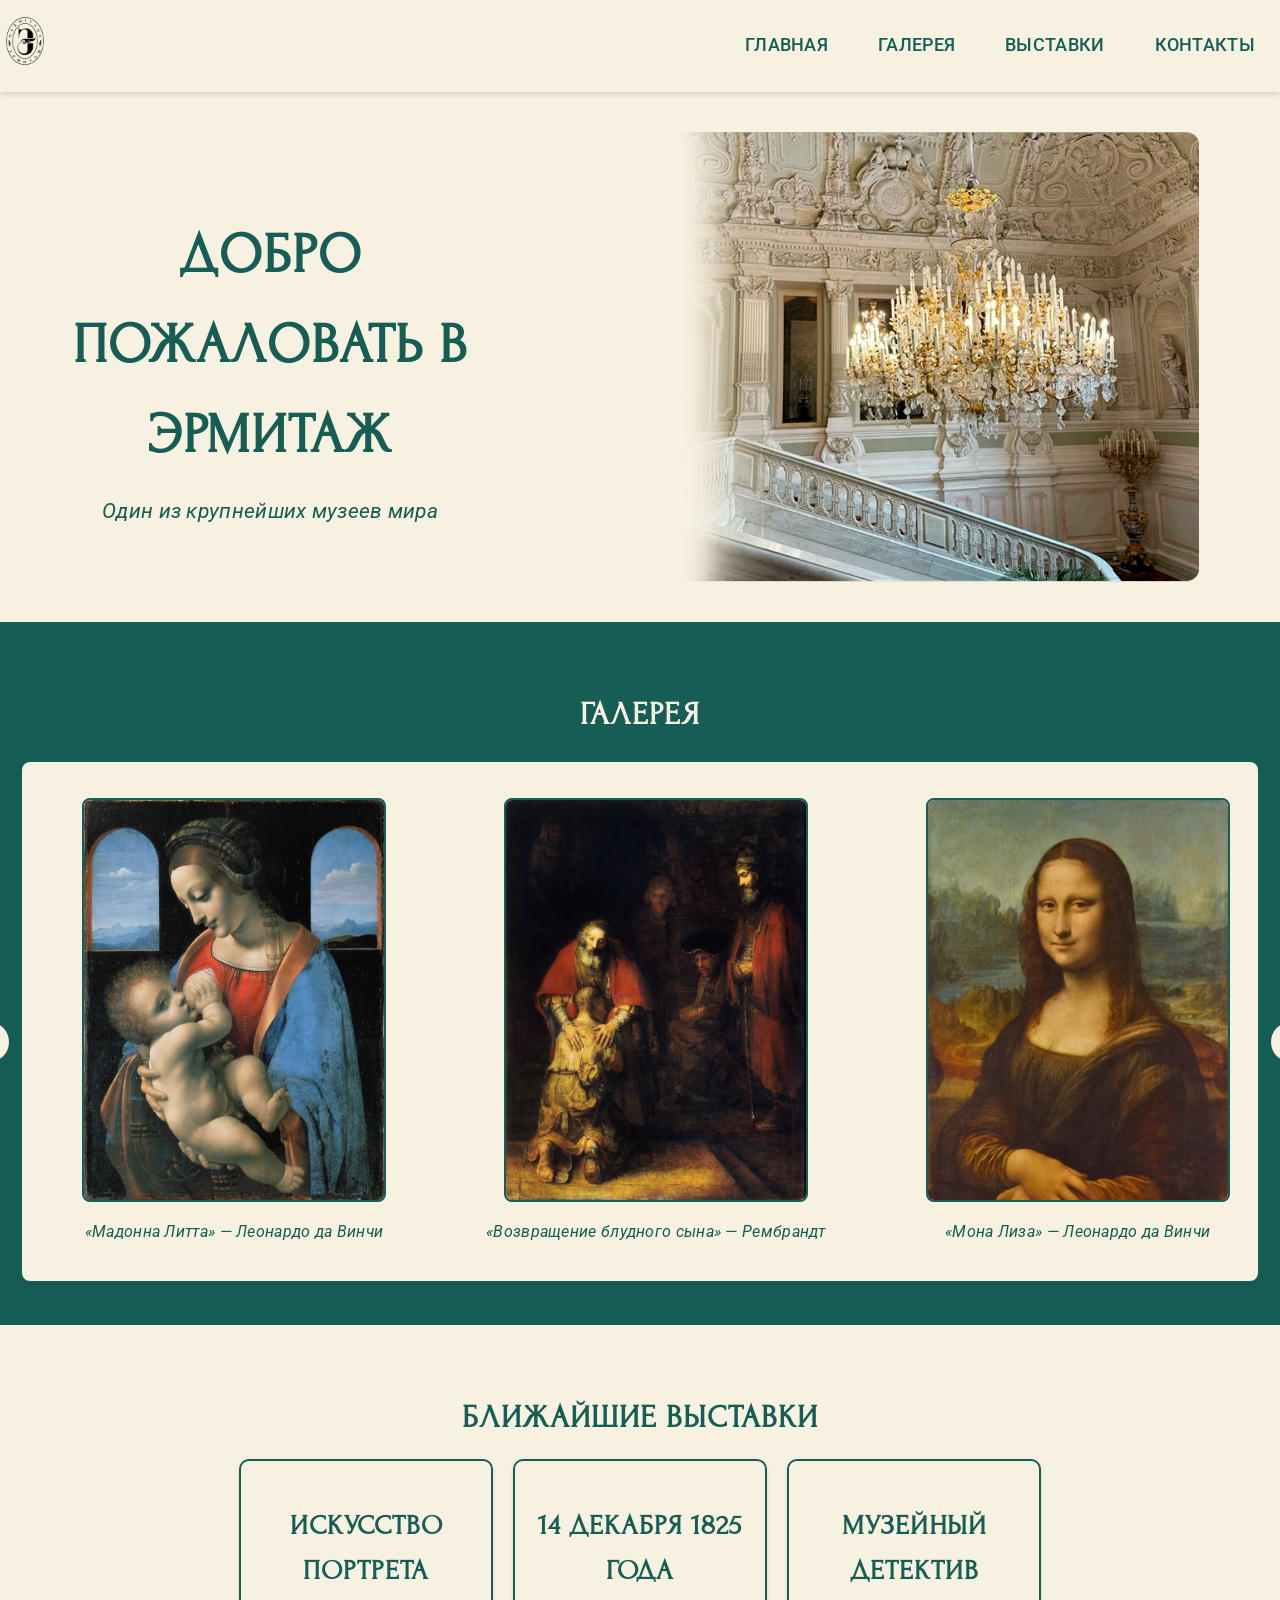
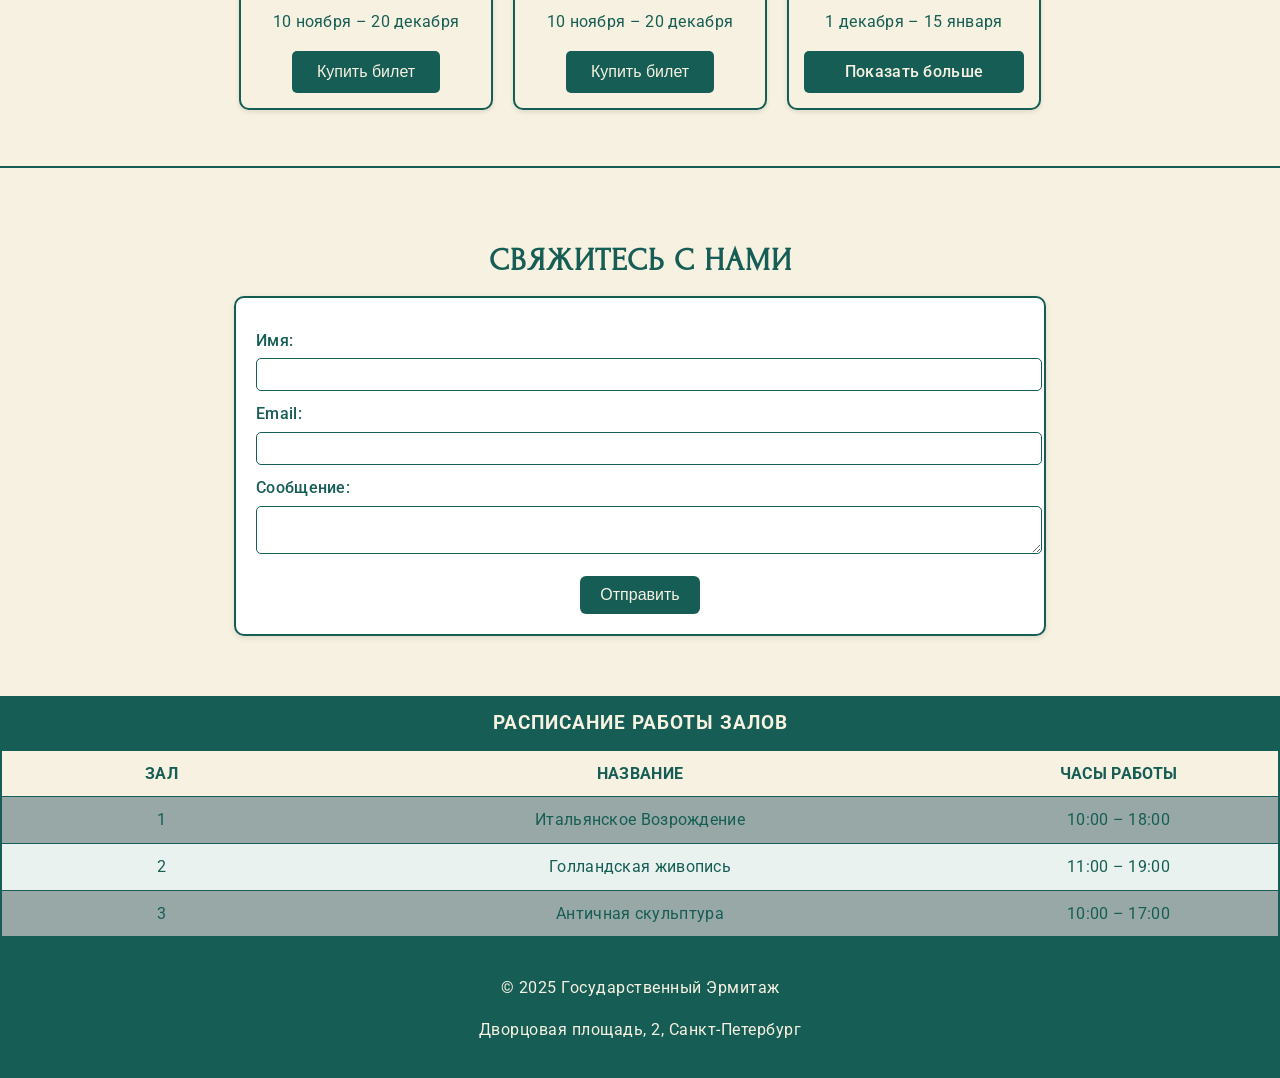
==== commit ff13ac52: "Merge pull request #3 from agathaakiriyok/lab-3 lab-3" ====
--- a/index.html
+++ b/index.html
@@ -1,89 +1,152 @@
 <!DOCTYPE html>
 <html lang="ru">
+
 <head>
     <meta charset="UTF-8">
     <meta name="viewport" content="width=device-width, initial-scale=1.0">
     <title>Эрмитаж</title>
     <link rel="stylesheet" href="style.css">
 </head>
+
 <body>
     <header class="header">
-        <div class="header__logo"><img src="img/Hermitage_logo.png" alt="Логотип Эрмитажа" width="100"></div>
-        <nav class="nav">
-            <ul class="nav__list">
-                <li class="nav__item"><a href="index.html" class="nav__link">Главная</a></li>
-                <li class="nav__item"><a href="#gallery" class="nav__link">Галерея</a></li>
-                <li class="nav__item"><a href="#exhibitions" class="nav__link">Выставки</a></li>
-                <li class="nav__item"><a href="#contacts" class="nav__link">Контакты</a></li>
-            </ul>
-        </nav>
+        <div class="wrapper header__wrapper">
+            <div class="logo">
+                <img src="img/logo.png" alt="Логотип Эрмитажа">
+            </div>
+            <nav class="nav">
+                <ul class="nav__list">
+                    <li class="nav__item"><a href="index.html" class="nav__link">Главная</a></li>
+                    <li class="nav__item"><a href="#gallery" class="nav__link">Галерея</a></li>
+                    <li class="nav__item"><a href="#exhibitions" class="nav__link">Выставки</a></li>
+                    <li class="nav__item"><a href="#contacts" class="nav__link">Контакты</a></li>
+                </ul>
+            </nav>
+        </div>
     </header>
 
     <main class="main">
         <section class="welcome" id="welcome">
-            <h1 class="welcome__title">Добро пожаловать в <strong>Эрмитаж</strong></h1>
-            <p class="welcome__subtitle"><em>Один из крупнейших музеев мира</em></p>
+            <div class="wrapper welcome__wrapper">
+                <div class="welcome__content">
+                    <h1 class="welcome__title">Добро пожаловать в <strong>Эрмитаж</strong></h1>
+                    <p class="welcome__subtitle"><em>Один из крупнейших музеев мира</em></p>
+                </div>
+                <div class="welcome__img">
+                    <img src="img/welcome_img.png" alt="Эрмитаж">
+                </div>
+            </div>
         </section>
 
         <section class="gallery" id="gallery">
-            <h2 class="gallery__title">Галерея</h2>
-            <div class="gallery__slider slider">
+            <div class="wrapper">
+                <h2 class="gallery__title">Галерея</h2>
+                <div class="gallery__slider slider">
+                    <button class="slider__btn slider__btn--prev">&lt;</button>
+                    <div class="slider__track">
+                        <figure class="slider__item">
+                            <img src="img/madonna.jpg" alt="Мадонна Литта">
+                            <figcaption class="slider__caption">«Мадонна Литта» — Леонардо да Винчи</figcaption>
+                        </figure>
 
-                <button class="slider__btn slider__btn--prev">&lt;</button>
-                <div class="slider__track">
-                    <figure class="slider__item">
-                        <img src="img/madonna.jpg" alt="Мадонна Литта">
-                        <figcaption class="slider__caption">«Мадонна Литта» — Леонардо да Винчи</figcaption>
-                    </figure>
-                    <figure class="slider__item">
-                        <img src="img/rembrandt.jpg" alt="Возвращение блудного сына">
-                        <figcaption class="slider__caption">«Возвращение блудного сына» — Рембрандт</figcaption>
-                    </figure>
-                    <figure class="slider__item">
-                        <img src="img/mona-lisa.png" alt="Мона Лиза">
-                        <figcaption class="slider__caption">«Мона Лиза» — Леонардо да Винчи</figcaption>
-                    </figure>
-                    <figure class="slider__item">
-                        <img src="img/dama.jpg" alt="Дама с горностаем">
-                        <figcaption class="slider__caption">«Дама с горностаем» — Леонардо да Винчи</figcaption>
-                    </figure>
+                        <figure class="slider__item">
+                            <img src="img/rembrandt.jpg" alt="Возвращение блудного сына">
+                            <figcaption class="slider__caption">«Возвращение блудного сына» — Рембрандт</figcaption>
+                        </figure>
+
+                        <figure class="slider__item">
+                            <img src="img/mona-lisa.png" alt="Мона Лиза">
+                            <figcaption class="slider__caption">«Мона Лиза» — Леонардо да Винчи</figcaption>
+                        </figure>
+
+                        <figure class="slider__item">
+                            <img src="img/dama.jpg" alt="Дама с горностаем">
+                            <figcaption class="slider__caption">«Дама с горностаем» — Леонардо да Винчи</figcaption>
+                        </figure>
+                    </div>
+                    <button class="slider__btn slider__btn--next">&gt;</button>
                 </div>
-                <button class="slider__btn slider__btn--next">&gt;</button>
             </div>
         </section>
 
- 
-    <section class="exhibitions" id="exhibitions">
-        <h2 class="exhibitions__title">Ближайшие выставки</h2>
-        <ul class="exhibitions__list">
-            <li class="exhibitions__item">
-                <h3 class="exhibitions__name">Выставка 1</h3>
-                <p class="exhibitions__date">10 ноября – 20 декабря</p>
-                <button class="exhibitions__btn buy-ticket-btn">Купить билет</button>
-                
-            </li>
-            <li class="exhibitions__item">
-                <h3 class="exhibitions__name">Выставка 2</h3>
-                <p class="exhibitions__date">1 декабря – 15 января</p>
-                <a href="all-exhibitions.html" class="exhibitions__show-more">Показать больше</a>
-            </li>
-        </ul>
-    </section>
 
-    <section class="contacts" id="contacts">
-        <h2 class="contacts__title">Свяжитесь с нами</h2>
-        <form class="contacts__form">
-            <label class="contacts__label">Имя: <input type="text" name="name"></label>
-            <label class="contacts__label">Email: <input type="email" name="email"></label>
-            <label class="contacts__label">Сообщение: <textarea name="message"></textarea></label>
-            <button type="submit" class="contacts__btn">Отправить</button>
-        </form>
-    </section>
+        <section class="exhibitions" id="exhibitions">
+            <div class="wrapper">
+                <h2 class="exhibitions__title">Ближайшие выставки</h2>
+
+                <ul class="exhibitions__list">
+                    <li class="exhibitions__item">
+                        <h3 class="exhibitions__name">Искусство портрета</h3>
+                        <p class="exhibitions__date">10 ноября – 20 декабря</p>
+                        <button class="exhibitions__btn exhibitions__btn--modal">Купить билет</button>
+                    </li>
+                    <li class="exhibitions__item">
+                        <h3 class="exhibitions__name">14 декабря 1825 года</h3>
+                        <p class="exhibitions__date">10 ноября – 20 декабря</p>
+                        <button class="exhibitions__btn exhibitions__btn--modal">Купить билет</button>
+                    </li>
+                    <li class="exhibitions__item">
+                        <h3 class="exhibitions__name">Музейный детектив</h3>
+                        <p class="exhibitions__date">1 декабря – 15 января</p>
+                        <a href="all-exhibitions.html" class="exhibitions__show-more">Показать больше</a>
+                    </li>
+                </ul>
+            </div>
+        </section>
+
+        <section class="contacts" id="contacts">
+            <div class="wrapper">
+                <h2 class="contacts__title">Свяжитесь с нами</h2>
+                <form class="contacts__form">
+                    <label class="contacts__label">Имя: <input type="text" name="name"></label>
+                    <label class="contacts__label">Email: <input type="email" name="email"></label>
+                    <label class="contacts__label">Сообщение: <textarea name="message"></textarea></label>
+                    <button type="submit" class="contacts__btn">Отправить</button>
+                </form>
+            </div>
+        </section>
+
+        <section class="schedule">
+            <div class="wrapper">
+                <table class="schedule__table">
+                    <thead>
+                        <tr class="schedule__caption">
+                            <th colspan="3">Расписание работы залов</th>
+                        </tr>
+                        <tr class="column-headers">
+                            <th>Зал</th>
+                            <th>Название</th>
+                            <th>Часы работы</th>
+                        </tr>
+                    </thead>
+                    <tbody>
+                        <tr>
+                            <td>1</td>
+                            <td>Итальянское Возрождение</td>
+                            <td>10:00 – 18:00</td>
+                        </tr>
+                        <tr>
+                            <td>2</td>
+                            <td>Голландская живопись</td>
+                            <td>11:00 – 19:00</td>
+                        </tr>
+                        <tr>
+                            <td>3</td>
+                            <td>Античная скульптура</td>
+                            <td>10:00 – 17:00</td>
+                        </tr>
+                    </tbody>
+                </table>
+            </div>
+        </section>
     </main>
 
     <footer class="footer">
-        <p class="footer__text">© 2025 Государственный Эрмитаж</p>
-        <p class="footer__text">Дворцовая площадь, 2, Санкт-Петербург</p>
+        <div class="wrapper">
+            <p class="footer__text">© 2025 Государственный Эрмитаж</p>
+            <p class="footer__text">Дворцовая площадь, 2, Санкт-Петербург</p>
+        </div>
     </footer>
 </body>
-</html>
+
+</html>
--- a/style.css
+++ b/style.css
@@ -9,6 +9,7 @@
     line-height: 1.6;
     letter-spacing: 0.3px;
 }
+ 
 
 h1, h2, h3, h4, h5 {
     font-family: 'Forum', serif;
@@ -19,32 +20,69 @@
     margin-bottom: 10px;
 }
 
+h1 {
+    font-size: 2.5rem;
+}
+
+h2 {
+    font-size: 2rem;
+}
+
+h3 {
+    font-size: 1.75rem;
+}
+
+h4 {
+    font-size: 1.5rem;
+}
+
+h5 {
+    font-size: 1.25rem;
+}
+
 p {
     text-align: center;
     font-size: 1rem;
+} 
+
+.wrapper {
+    max-width: 1200px;
+    margin: auto;
 }
 
 .header {
-    background-color: #165E55;
-    padding: 15px 0;
-    text-align: center;
+    background-color: #F7F1E1;
+    padding: 15px 0 17px 0;
     box-shadow: 0 2px 6px rgba(0, 0, 0, 0.15);
+    position: sticky;
+    top: 0;
+    z-index: 1;
+}
+
+.header__wrapper {
+    display: flex;
+    align-items: center;
+    justify-content: space-between;
+}
+
+.logo img {
+    width: 50px;   
+    height: auto;  
 }
 
 .nav__list {
+    display: flex;
+} 
+
+.nav__item {
     list-style: none;
-    margin: 10px 0 0;
-    padding: 0;
-}
-
-.nav__item {
-    display: inline-block;
+    padding: 0 10px;
     margin: 0 15px;
 }
 
 .nav__link {
     text-decoration: none;
-    color: #F7F1E1;
+    color: #165E55;
     font-weight: 500;
     font-size: 1.1rem;
     text-transform: uppercase;
@@ -53,31 +91,54 @@
 
 .nav__link:hover {
     color: #C2E5DD;
-    text-decoration: underline;
 }
 
 .welcome {
     padding: 40px 20px;
-    background-color: #C2E5DD;
-    color: #165E55;
-    border-radius: 10px;
-    margin: 30px auto;
-    width: 80%;
-    box-shadow: 0 2px 8px rgba(0, 0, 0, 0.15);
+    background-color: #F7F1E1;
+    box-shadow: 0 2px 8px rgba(0, 0, 0, 0.15); 
+
+}
+
+.welcome__wrapper {
+    display: flex;
+    align-items: center;
+    justify-content: space-between;
+   
+}
+
+.welcome__content {
+    display: flex;
+    flex-direction: column; 
+    max-width: 500px; 
+}
+
+.welcome__title {
+    margin-bottom: 15px; 
 }
 
 .welcome__subtitle {
-    font-style: italic;
-    font-size: 1.1rem;
+    font-size: 1.3rem;
+    margin-top: 0; 
+}
+
+.welcome__img {
+    width: 600px;
+    height: 450px;
+}
+
+.welcome__img img {
+    max-width: 100%; 
+    max-height: 100%;    
 }
 
 .gallery {
-    background-color: #F7F1E1;
+    background-color: #165E55;
     padding: 40px 0;
-    border-top: 2px solid #165E55;
 }
 
 .gallery__title {
+    color: #F7F1E1;
     margin-bottom: 20px;
 }
 
@@ -88,18 +149,20 @@
     padding: 10px;
     border: 2px solid #165E55;
     border-radius: 10px;
-    background-color: #ffffff;
+    background-color: #F7F1E1;
     box-shadow: 0 2px 6px rgba(0, 0, 0, 0.1);
 }
 
 .slider__track {
-    white-space: nowrap;
-    overflow: hidden;
+    display: flex;
+    overflow-x: auto; 
+    gap: 20px;
+    padding: 10px;
 }
 
 .slider__item {
-    display: inline-block;
-    margin: 10px;
+    flex: 0 0 auto;
+    text-align: center;
 }
 
 .slider__item img {
@@ -114,16 +177,23 @@
     transform: scale(1.05);
 }
 
+.slider__caption {
+    margin-top: 10px;
+    text-align: center;
+    font-style: italic;
+}
+
 .slider__btn {
-    background-color: #165E55;
-    color: #F7F1E1;
-    border: none;
+    background-color: #F7F1E1;
+    color: #165E55;
+    border: 2px solid #165E55;
     padding: 8px 12px;
     font-size: 1.2rem;
     cursor: pointer;
     position: absolute;
     top: 50%;
     border-radius: 50%;
+    transition: background-color 0.3s;
 }
 
 .slider__btn--prev { left: -50px; }
@@ -131,36 +201,37 @@
 
 .slider__btn:hover {
     background-color: #0f4039;
+    color: #F7F1E1;
 }
 
 .exhibitions {
     padding: 40px 0;
-    background-color: #C2E5DD;
+    background-color: #F7F1E1;
     border-top: 2px solid #165E55;
 }
 
 .exhibitions__list {
     list-style: none;
     padding: 0;
-    text-align: center;
+    display: flex;
+    justify-content: center;
+    gap: 20px;
 }
 
 
 .exhibitions__item {
-    display: inline-block;
     background-color: #F7F1E1;
     border: 2px solid #165E55;
     border-radius: 10px;
     padding: 15px;
-    margin: 10px;
     width: 220px;
     box-shadow: 0 2px 5px rgba(0, 0, 0, 0.1);
 }
 
 .exhibitions__btn,
 .exhibitions__show-more {
-    display: inline-block;
-    margin-top: 10px;
+    display: block;
+    margin: 10px auto 0;
     padding: 8px 15px;
     border: none;
     background-color: #165E55;
@@ -169,6 +240,7 @@
     border-radius: 5px;
     font-weight: 500;
     transition: background-color 0.3s;
+    text-align: center;
 }
 
 .exhibitions__btn:hover,
@@ -221,8 +293,62 @@
     cursor: pointer;
 }
 
+.schedule .wrapper {
+    overflow-x: auto;
+}
+
+.schedule__table {
+    min-width: 500px; 
+} 
+
 .contacts__btn:hover {
     background-color: #0f4039;
+}
+
+.schedule__table {
+    width: 100%;
+    margin-top: 20px;
+    display: grid;
+    grid-template-columns: 1fr 2fr 1fr; 
+    border: 2px solid #165E55;
+}
+
+.schedule__table thead,
+.schedule__table tbody,
+.schedule__table tr {
+    display: contents;
+}
+
+.schedule__table th,
+.schedule__table td {
+    padding: 10px;
+    border-bottom: 1px solid #165E55;
+    text-align: center;
+}
+
+.schedule__caption th {
+    grid-column: 1 / -1;
+    background-color: #165E55;
+    color: #F7F1E1;
+    font-size: 1.2em;
+    text-transform: uppercase;
+    letter-spacing: 1px;
+    border-bottom: 2px solid #165E55;
+}
+
+.column-headers {
+    background-color: #E9F2EF;
+    color: #165E55;
+    text-transform: uppercase;
+    font-weight: 600;
+}
+
+.schedule__table tbody tr:nth-child(odd) td {
+    background-color: #98a8a6;
+}
+
+.schedule__table tbody tr:nth-child(even) td {
+    background-color: #E9F2EF;
 }
 
 .footer {
@@ -234,33 +360,78 @@
     letter-spacing: 0.5px;
 }
 
-.exhibitions-page__item {
-    background-color: #F7F1E1;
-    border: 2px solid #165E55;
-    border-radius: 10px;
-    padding: 20px;
-    margin: 15px auto;
-    width: 300px;
-    text-align: center;
-}
-
 .exhibitions-page__list {
     list-style: none;
     padding: 0;
     margin: 0;
 }
 
-.exhibitions-page__btn {
+.exhibitions-page__item {
+    display: flex;
+    gap: 30px;
+    margin-bottom: 40px;
+    padding: 25px;
+    background-color: #F7F1E1;
+    border-radius: 10px;
+    box-shadow: 0 4px 8px rgba(0, 0, 0, 0.1);
+}
+
+.exhibition__image {
+    flex: 0 0 300px;
+}
+
+.exhibition__image img {
+    width: 100%;
+    height: 200px;
+    object-fit: cover;
+    border-radius: 8px;
+    border: 2px solid #165E55;
+}
+
+.exhibition__content {
+    display: flex;
+    flex-direction: column;
+}
+
+.exhibitions-page__name {
+    font-family: 'Forum', serif;
+    color: #165E55;
+    margin-bottom: 15px;
+    font-size: 1.5rem;
+    text-align: left;
+}
+/
+.exhibitions-page__description {
+    display: flex;
+    text-align: left;
+    line-height: 1.6;
+    margin-bottom: 15px;
+    color: #165E55;
+}
+
+
+
+.exhibitions-page__date {
+    text-align: left;
+    font-weight: bold;
+    color: #165E55;
+    margin-bottom: 20px;
+    font-style: italic;
+}
+
+.exhibitions__btn {
     background-color: #165E55;
     color: #F7F1E1;
     border: none;
-    padding: 8px 15px;
+    padding: 12px 25px;
     border-radius: 5px;
+    font-size: 1rem;
     cursor: pointer;
     transition: background-color 0.3s;
-}
-
-.exhibitions-page__btn:hover {
+    align-self: flex-start;
+}
+
+.exhibitions__btn:hover {
     background-color: #0f4039;
 }
 
@@ -270,6 +441,9 @@
     width: 100%;
     height: 100%;
     background: rgba(0,0,0,0.5);
+    display: flex;
+    justify-content: center;
+    align-items: center;
 }
 
 .modal--hidden {
@@ -279,17 +453,364 @@
 .modal__content {
     background-color: #F7F1E1;
     border-radius: 10px;
-    padding: 20px;
-    width: 300px;
-    margin: 10% auto;
-    border: 2px solid #165E55;
-    text-align: center;
+    padding: 30px;
+    max-width: 90%;
     box-shadow: 0 3px 10px rgba(0,0,0,0.2);
 }
 
 .modal__close {
-    float: right;
+    display: flex;
+    justify-content: flex-end;
     cursor: pointer;
     font-size: 1.2rem;
     color: #165E55;
-}+}
+
+.modal__body {
+    display: flex;
+    gap: 30px;
+    align-items: center;
+}
+
+.modal__image img {
+    max-width: 400px; 
+    border-radius: 10px;
+    border: 2px solid #165E55;
+}
+
+.modal__title {
+    font-family: 'Forum', serif;
+    color: #165E55;
+    text-align: center;
+    margin-bottom: 20px;
+    font-size: 1.5rem;
+}
+
+.modal__label {
+    display: flex;
+    flex-direction: column;
+    gap: 5px;
+    font-weight: 500;
+}
+
+.modal__label input {
+    padding: 10px;
+    border: 2px solid #165E55;
+    border-radius: 5px;
+    background-color: white;
+    font-size: 1rem;
+}
+
+.modal__submit {
+    background-color: #165E55;
+    color: #F7F1E1;
+    border: none;
+    padding: 12px 20px;
+    border-radius: 5px;
+    font-size: 1.1rem;
+    cursor: pointer;
+    transition: background-color 0.3s;
+    margin-top: 10px;
+}
+
+.modal__submit:hover {
+    background-color: #0f4039;
+}
+
+
+
+@media (max-width: 420px) {
+    body {
+        font-size: 0.9rem;
+        line-height: 1.4;
+    }
+
+    .wrapper {
+        max-width: 300px;
+        margin: auto;
+    }
+
+    .header__wrapper {
+       justify-content: space-around;
+        align-items: center;
+        gap: 10px;
+    }
+
+    .nav__list {
+        flex-direction: column;
+        align-items: center;
+        gap: 7px;
+    }
+
+    .nav__link {
+        font-size: 0.7rem;
+    }
+
+    .logo img {
+        width: 40px;
+    }
+
+    .welcome {
+        padding: 25px 10px;
+    }
+
+    .welcome__title {
+        font-size: 1.6rem;
+        margin-bottom: 10px;
+    }
+
+    .welcome__subtitle {
+        font-size: 1rem;
+    }
+
+    .exhibitions-page__title {
+        font-size: 1.5rem;
+        text-align: center;
+    }
+
+    .exhibitions-page__item {
+        flex-direction: column;
+        align-items: center;
+        gap: 10px;
+        padding: 10px;
+    }
+
+    .exhibition__image img {
+        width: 90%;
+        height: auto;
+        border-radius: 10px;
+    }
+
+    .exhibitions-page__name {
+        font-size: 1.2rem;
+    }
+
+    .exhibitions-page__description {
+        flex-direction: column;
+        font-size: 0.9rem;
+        line-height: 1.4;
+        text-align: justify;
+    }
+
+    .exhibitions-page__date {
+        font-size: 0.85rem;
+    }
+
+    .exhibitions__btn {
+        width: 100%;
+        padding: 10px;
+        font-size: 0.9rem;
+    }
+
+    .gallery__slider {
+        width: 100%;
+        padding: 5px;
+    }
+
+    .slider__item img {
+        width: 180px;
+        height: 240px;
+    }
+
+    .slider__caption {
+        font-size: 0.9rem;
+    }
+
+    .slider__btn {
+        display: none; 
+    }
+
+    .exhibitions__list {
+        flex-direction: column;
+        align-items: center;
+        gap: 15px;
+    }
+
+    .exhibitions__item {
+        width: 90%;
+        padding: 10px;
+    }
+
+    .exhibitions__name {
+        font-size: 1.2rem;
+    }
+
+    .contacts__form {
+        width: 90%;
+        padding: 15px;
+    }
+
+    .contacts__title {
+        font-size: 1.5rem;
+    }
+
+    .contacts__label {
+        font-size: 0.9rem;
+    }
+
+    .contacts__label input,
+    .contacts__label textarea {
+    width: 90%;
+    }
+
+    .contacts__btn {
+        width: 100%;
+        font-size: 1rem;
+        padding: 10px;
+    }
+
+    .footer {
+        font-size: 0.8rem;
+        padding: 15px 0;
+    }
+}
+
+@media (max-width: 768px) {
+
+    .wrapper {
+        max-width: 500px;
+        margin: auto;
+    }
+
+     .header__wrapper {
+       justify-content: space-around;
+        align-items: center;
+        gap: 10px;
+    }
+
+    .nav__list {
+        flex-direction: column;
+        align-items: center;
+        gap: 7px;
+    }
+
+    .nav__link {
+        font-size: 0.7rem;
+    }
+
+
+    .welcome__wrapper {
+        flex-direction: column;
+        align-items: center;
+        text-align: center;
+    }
+
+    .welcome__img {
+        display: none;
+    }
+
+    .exhibitions__list {
+        flex-direction: column;
+        align-items: center;
+        gap: 20px;
+    }
+   
+    .exhibitions-page__description {
+        flex-direction: column;
+        font-size: 1rem;
+        max-width: 90%;
+        margin: 0 auto;
+    }
+
+    .gallery__slider {
+        width: 95%;
+    }
+
+    .slider__btn {
+        display: none; 
+    }
+}
+
+@media (min-width: 769px) and (max-width: 1023px) {
+    .welcome__img { 
+        width: 400px; 
+        height: 300px;
+    }
+
+    .exhibition__image img {
+        width: 350px;
+        height: auto;
+    }
+
+     .exhibitions-page__description {
+        font-size: 1rem;
+    }
+}
+
+@media (min-width: 1024px) and (max-width: 1920px) {
+    .wrapper {
+        max-width: 1800px;
+    }
+
+    .welcome__title {
+        font-size: 3.5rem;
+    }
+
+    .gallery__slider {
+        width: 95%;
+    }
+
+    .gallery__slider img {
+        width: 300px;
+        height: 400px;
+    }
+
+    .exhibitions-page__name {
+        font-size: 2rem;
+    }
+
+    .exhibitions-page__description {
+        font-size: 1.3rem;
+        line-height: 1.6;
+    }
+}
+
+
+@media (min-width: 2560px) {
+    .wrapper {
+        max-width: 1800px;
+    }
+
+    .welcome__title {
+        font-size: 3.5rem;
+    }
+
+     .gallery__slider {
+        width: 95%;
+    }
+
+    .gallery__slider img {
+        width: 300px;
+        height: 400px;
+    }
+}
+
+@media (min-width: 2560px) and (max-width: 3440px) {
+
+    .wrapper { 
+        max-width: 2000px; 
+    }
+    
+    .welcome__title {
+        font-size: 4rem;
+    }
+    
+    .welcome__subtitle {
+        font-size: 1.5rem;
+    }
+    
+    .gallery__slider {
+        width: 90%;
+    }
+    
+    .gallery__slider img {
+        width: 350px;
+        height: 450px;
+    }   
+
+    .exhibitions-page__description {
+        font-size: 1.4rem;
+        max-width: 1200px;
+    }
+}
+
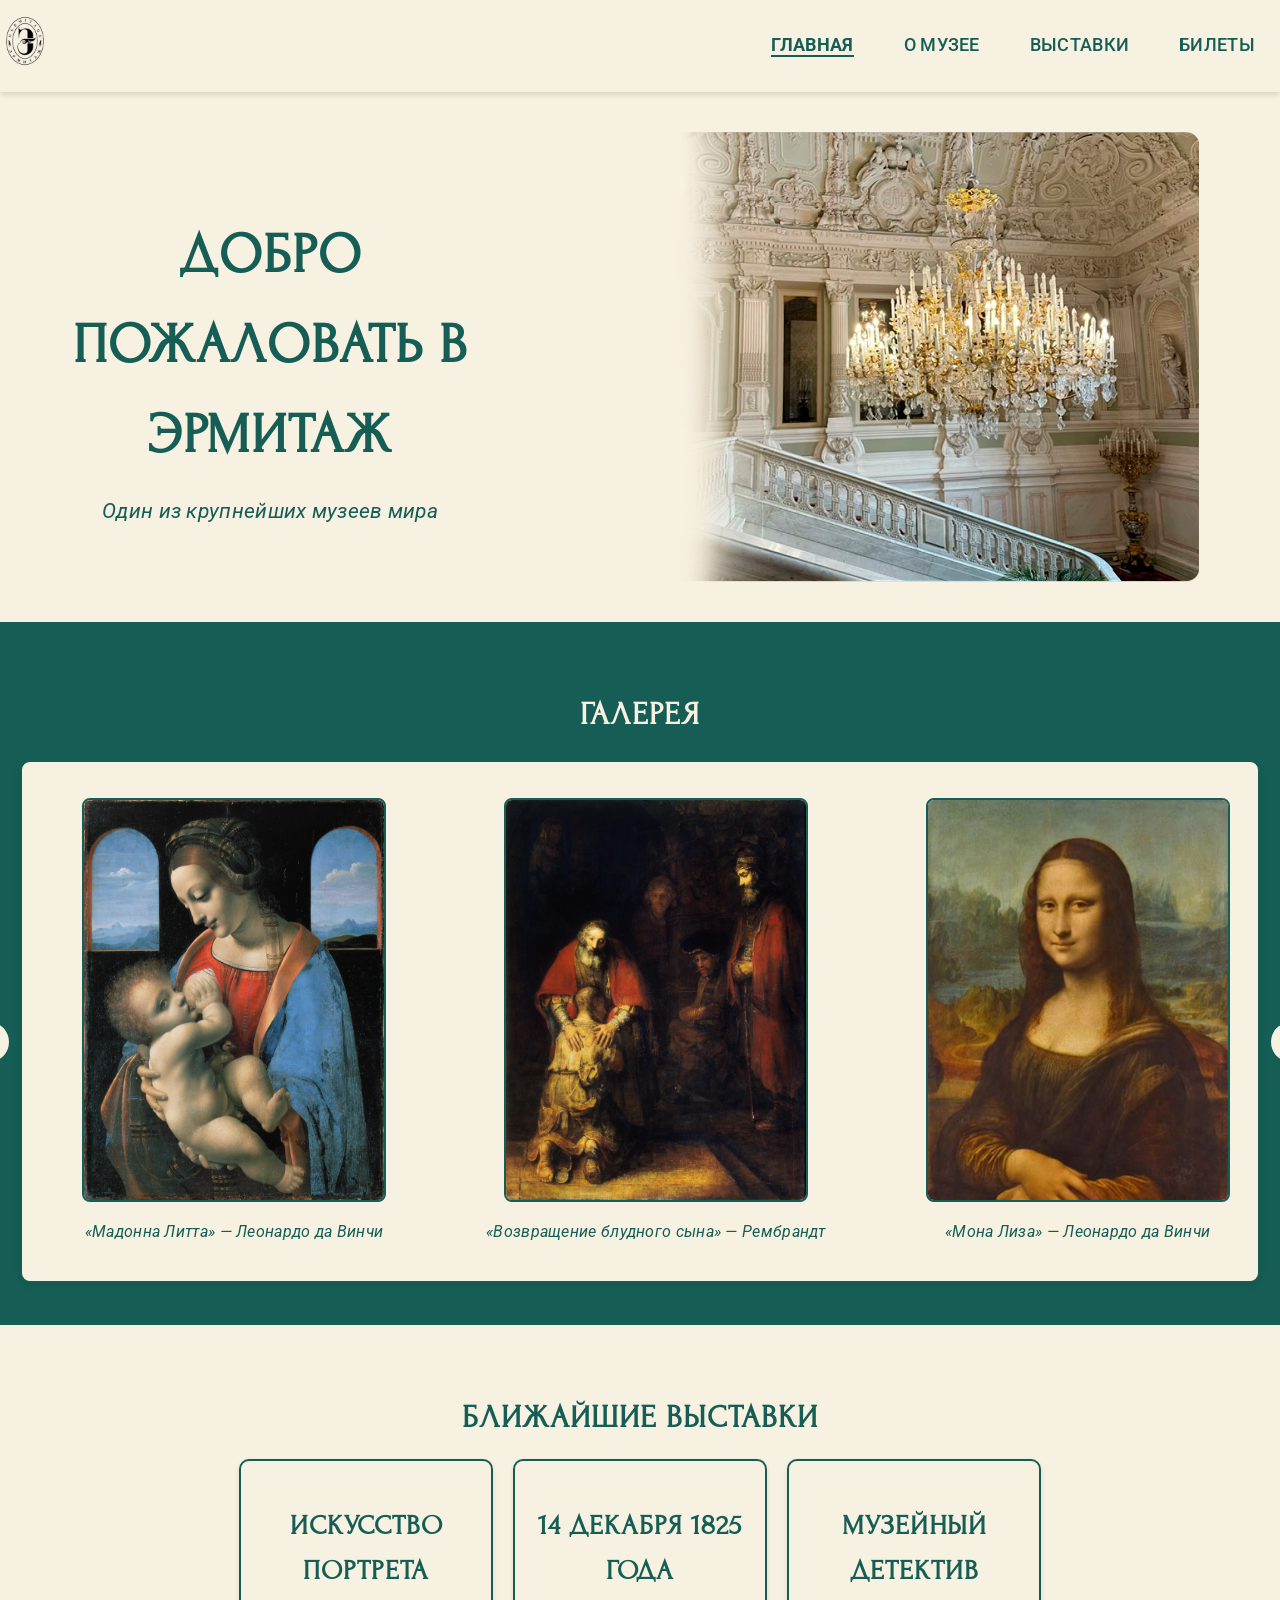
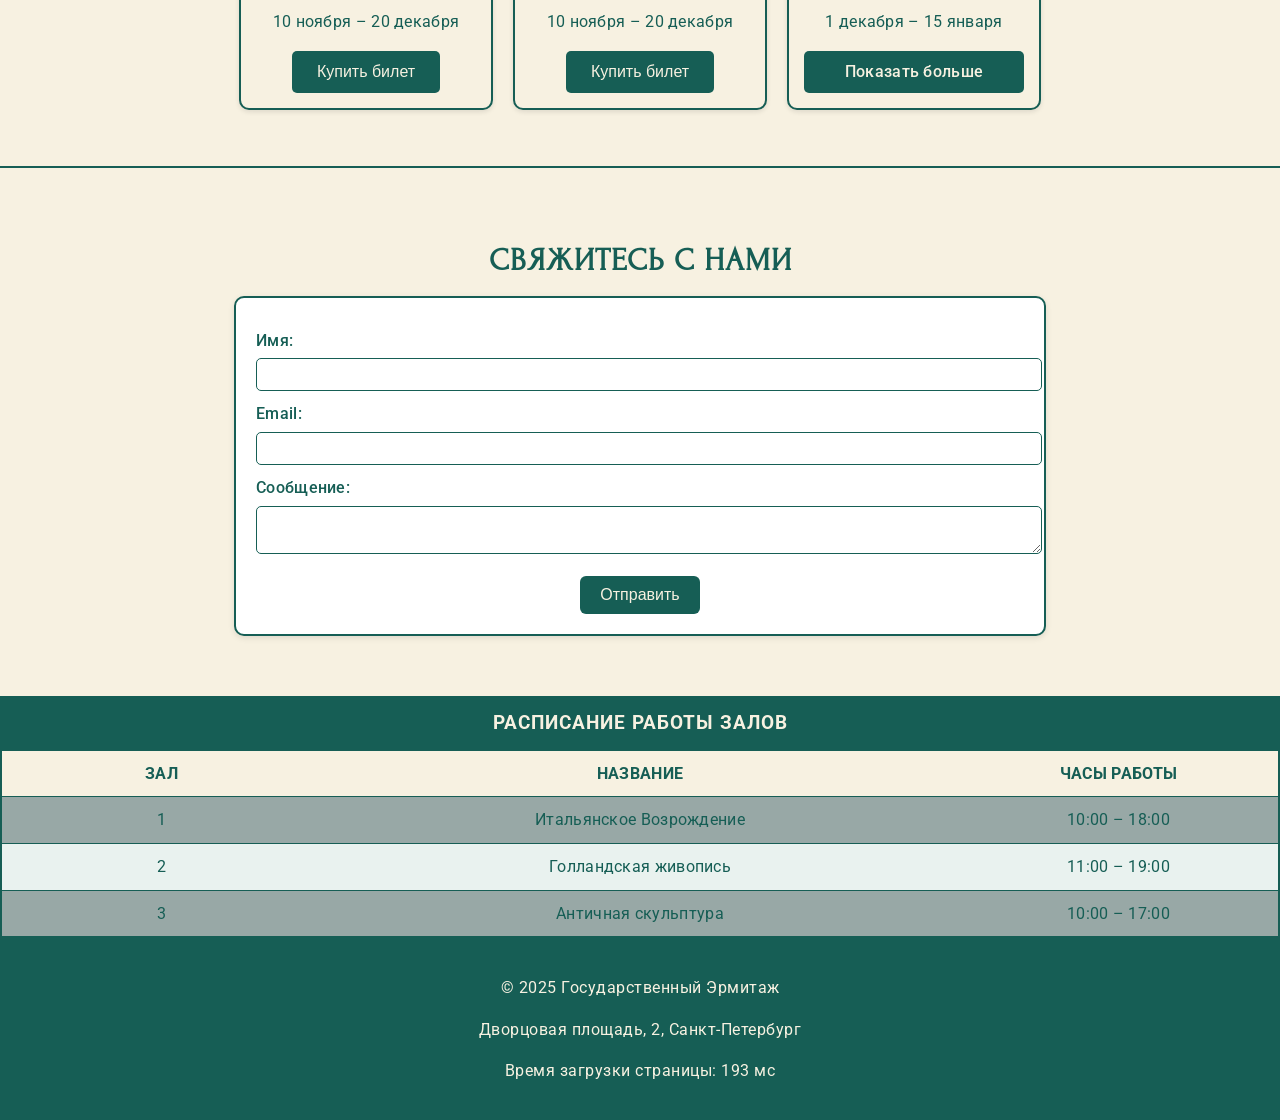
==== commit 4f5c9108: "Merge pull request #4 from agathaakiriyok/lab-4 lab-4" ====
--- a/index.html
+++ b/index.html
@@ -6,6 +6,7 @@
     <meta name="viewport" content="width=device-width, initial-scale=1.0">
     <title>Эрмитаж</title>
     <link rel="stylesheet" href="style.css">
+    <script src="js/main.js" defer></script>
 </head>
 
 <body>
@@ -17,9 +18,9 @@
             <nav class="nav">
                 <ul class="nav__list">
                     <li class="nav__item"><a href="index.html" class="nav__link">Главная</a></li>
-                    <li class="nav__item"><a href="#gallery" class="nav__link">Галерея</a></li>
-                    <li class="nav__item"><a href="#exhibitions" class="nav__link">Выставки</a></li>
-                    <li class="nav__item"><a href="#contacts" class="nav__link">Контакты</a></li>
+                    <li class="nav__item"><a href="about.html" class="nav__link">О музее</a></li>
+                    <li class="nav__item"><a href="all-exhibitions.html" class="nav__link">Выставки</a></li>
+                    <li class="nav__item"><a href="tickets.html" class="nav__link">Билеты</a></li>
                 </ul>
             </nav>
         </div>
--- a/style.css
+++ b/style.css
@@ -91,6 +91,13 @@
 
 .nav__link:hover {
     color: #C2E5DD;
+    transform: scale(1.08);
+}
+
+.nav a.active {
+    font-weight: 700;
+    border-bottom: 2px solid #165E55;
+    color: #165E55;
 }
 
 .welcome {
@@ -400,7 +407,7 @@
     font-size: 1.5rem;
     text-align: left;
 }
-/
+
 .exhibitions-page__description {
     display: flex;
     text-align: left;
@@ -435,6 +442,52 @@
     background-color: #0f4039;
 }
 
+.tickets {
+    padding: 40px 0;
+    background-color: #F7F1E1;
+    border-top: 2px solid #165E55;
+}
+
+.tickets__form {
+    width: 60%;
+    margin: 0 auto;
+    background-color: #ffffff;
+    padding: 20px;
+    border: 2px solid #165E55;
+    border-radius: 10px;
+    box-shadow: 0 2px 6px rgba(0, 0, 0, 0.1);
+}
+
+.tickets__label {
+    display: block;
+    margin: 10px 0;
+    color: #165E55;
+    font-weight: 500;
+}
+
+.tickets__label input,
+.tickets__label textarea {
+    width: 100%;
+    padding: 8px;
+    margin-top: 5px;
+    border: 1px solid #165E55;
+    border-radius: 5px;
+    font-family: 'Roboto', sans-serif;
+}
+
+.tickets__btn {
+    display: block;
+    margin: 15px auto 0;
+    background-color: #165E55;
+    color: #F7F1E1;
+    padding: 10px 20px;
+    border: none;
+    border-radius: 6px;
+    font-size: 1rem;
+    cursor: pointer;
+}
+
+
 .modal {
     position: fixed;
     top: 0;
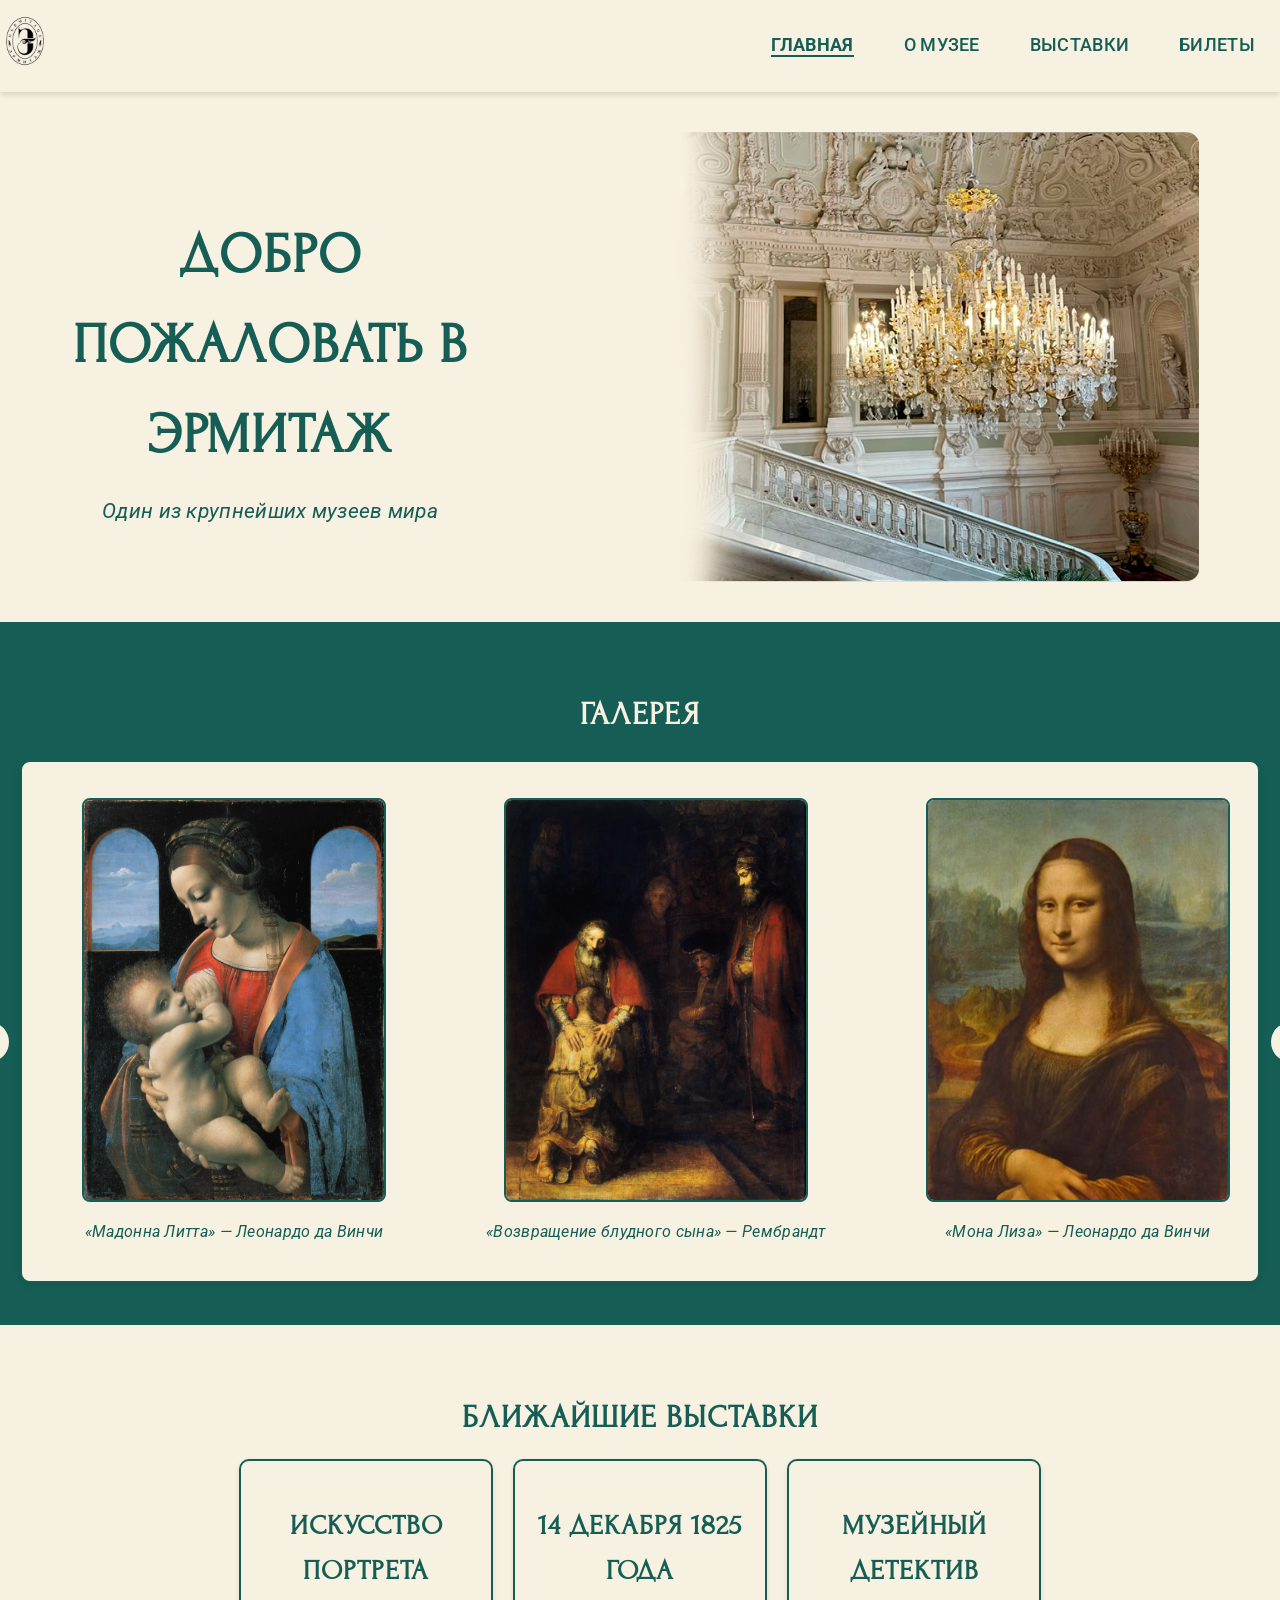
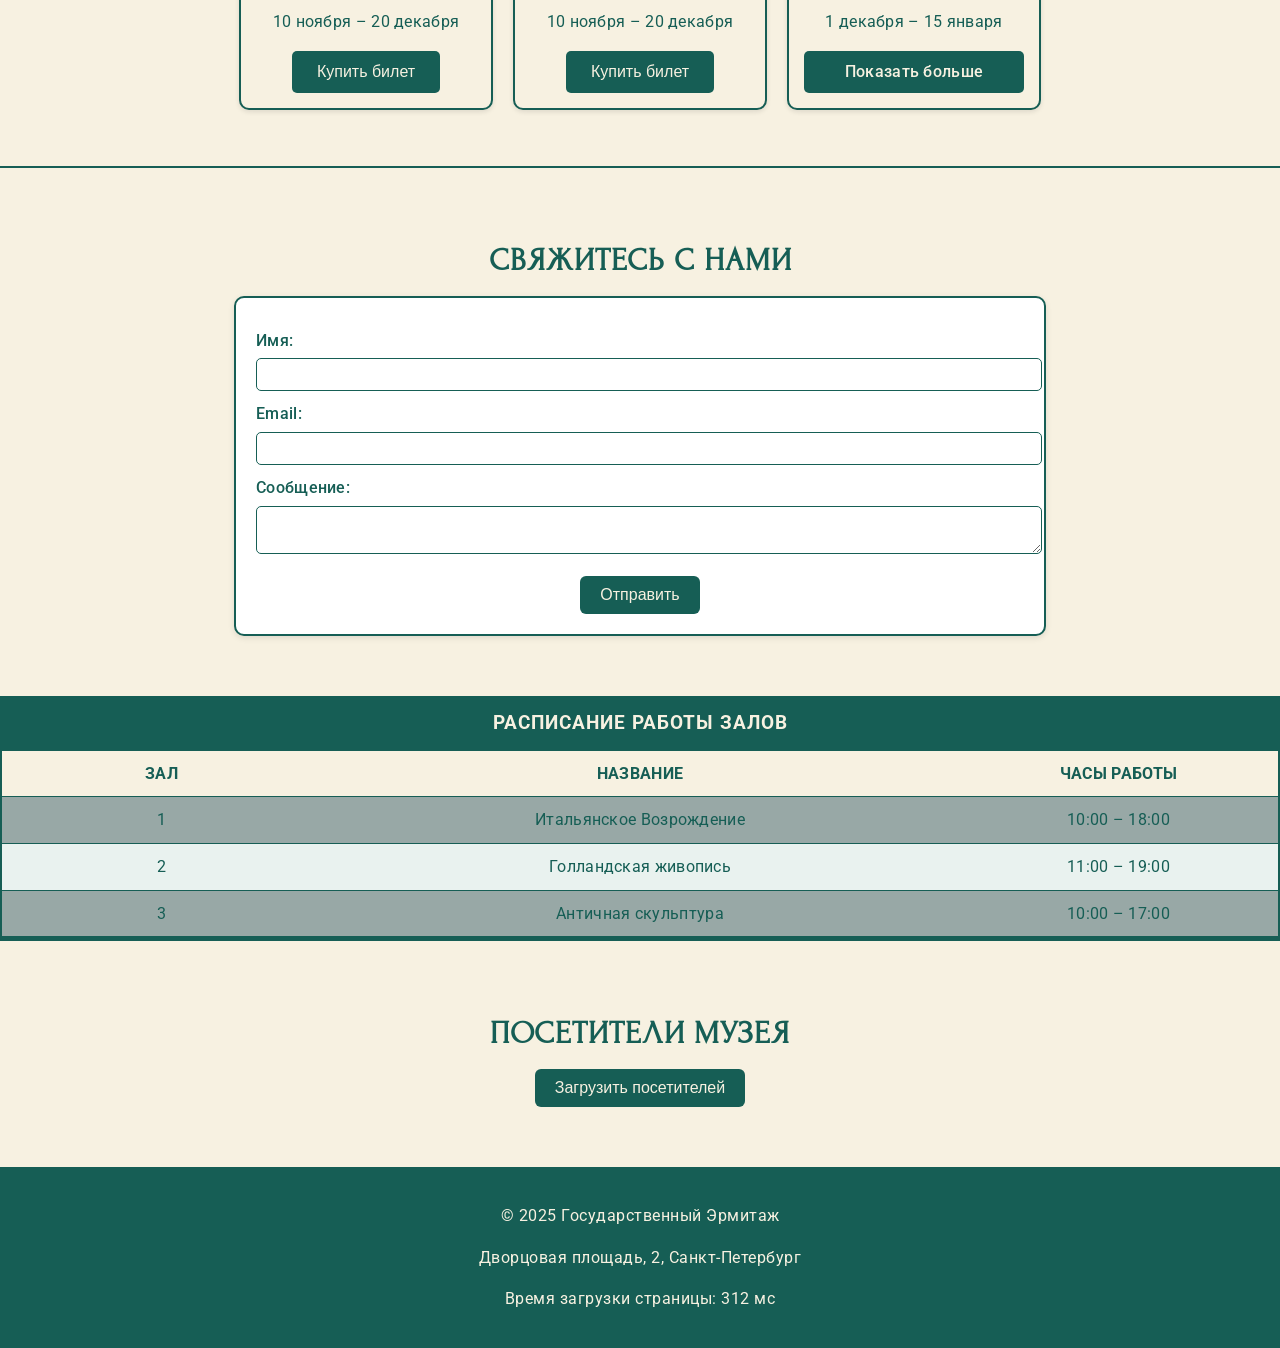
==== commit d03b7266: "Merge ab623c48cd5252ab120b3e957caf6f6af1efd6ed into dbbc29bdd0bb1aac5851d43492ffc8d9a184590a" ====
--- a/index.html
+++ b/index.html
@@ -7,6 +7,7 @@
     <title>Эрмитаж</title>
     <link rel="stylesheet" href="style.css">
     <script src="js/main.js" defer></script>
+    <script src="js/users.js" defer></script>
 </head>
 
 <body>
@@ -139,7 +140,33 @@
                     </tbody>
                 </table>
             </div>
-        </section>
+        </section> 
+
+        <section class="users" id="users">
+    <div class="wrapper">
+        <h2 class="users__title">Посетители музея</h2>
+
+        <button class="users__btn" id="loadUsersBtn">
+            Загрузить посетителей
+        </button>
+
+       <div class="users__loader users__loader--hidden" id="usersLoader"></div>
+
+        <ul class="users__list users__list--hidden" id="usersList"></ul>
+
+        <p class="users__error users__error--hidden" id="usersError"></p>
+
+    </div>
+
+    <template id="userTemplate">
+        <li class="users__item">
+            <h3 class="users__name"></h3>
+            <p class="users__email"></p>
+            <p class="users__city"></p>
+        </li>
+    </template>
+</section>
+
     </main>
 
     <footer class="footer">
--- a/style.css
+++ b/style.css
@@ -358,6 +358,97 @@
     background-color: #E9F2EF;
 }
 
+.users {
+    padding: 40px 0;
+    background-color: #F7F1E1;
+    border-top: 2px solid #165E55;
+}
+
+.users__btn {
+    display: block;
+    margin: 0 auto 20px;
+    padding: 10px 20px;
+    background-color: #165E55;
+    color: #F7F1E1;
+    border: none;
+    border-radius: 6px;
+    font-size: 1rem;
+    cursor: pointer;
+}
+
+.users__btn:hover {
+    background-color: #0f4039;
+}
+
+.users__status {
+    text-align: center;
+    margin-bottom: 20px;
+    font-style: italic;
+}
+
+.users__list {
+    list-style: none;
+    padding: 0;
+    display: flex;
+    justify-content: center;
+    gap: 20px;
+    flex-wrap: wrap;
+}
+
+.users__item {
+    width: 220px;
+    padding: 15px;
+    border: 2px solid #165E55;
+    border-radius: 10px;
+    background-color: #ffffff;
+    box-shadow: 0 2px 5px rgba(0,0,0,0.1);
+}
+
+.users__name {
+    margin-bottom: 10px;
+    font-size: 1.2rem;
+}
+
+.users__email,
+.users__city {
+    font-size: 0.95rem;
+}
+
+.users__loader {
+    width: 60px;
+    height: 60px;
+    margin: 20px auto;
+    border: 6px solid #C2E5DD;
+    border-top: 6px solid #165E55;
+    border-radius: 50%;
+    animation: spin 1s linear infinite;
+}
+
+.users__loader--hidden {
+    display: none;
+}
+
+@keyframes spin {
+    to {
+        transform: rotate(360deg);
+    }
+}
+
+.users__list--hidden {
+    display: none;
+}
+
+.users__error {
+    text-align: center;
+    font-style: italic;
+    color: #8b0000;
+}
+
+.users__error--hidden {
+    display: none;
+}
+
+
 .footer {
     background-color: #165E55;
     color: #F7F1E1;
